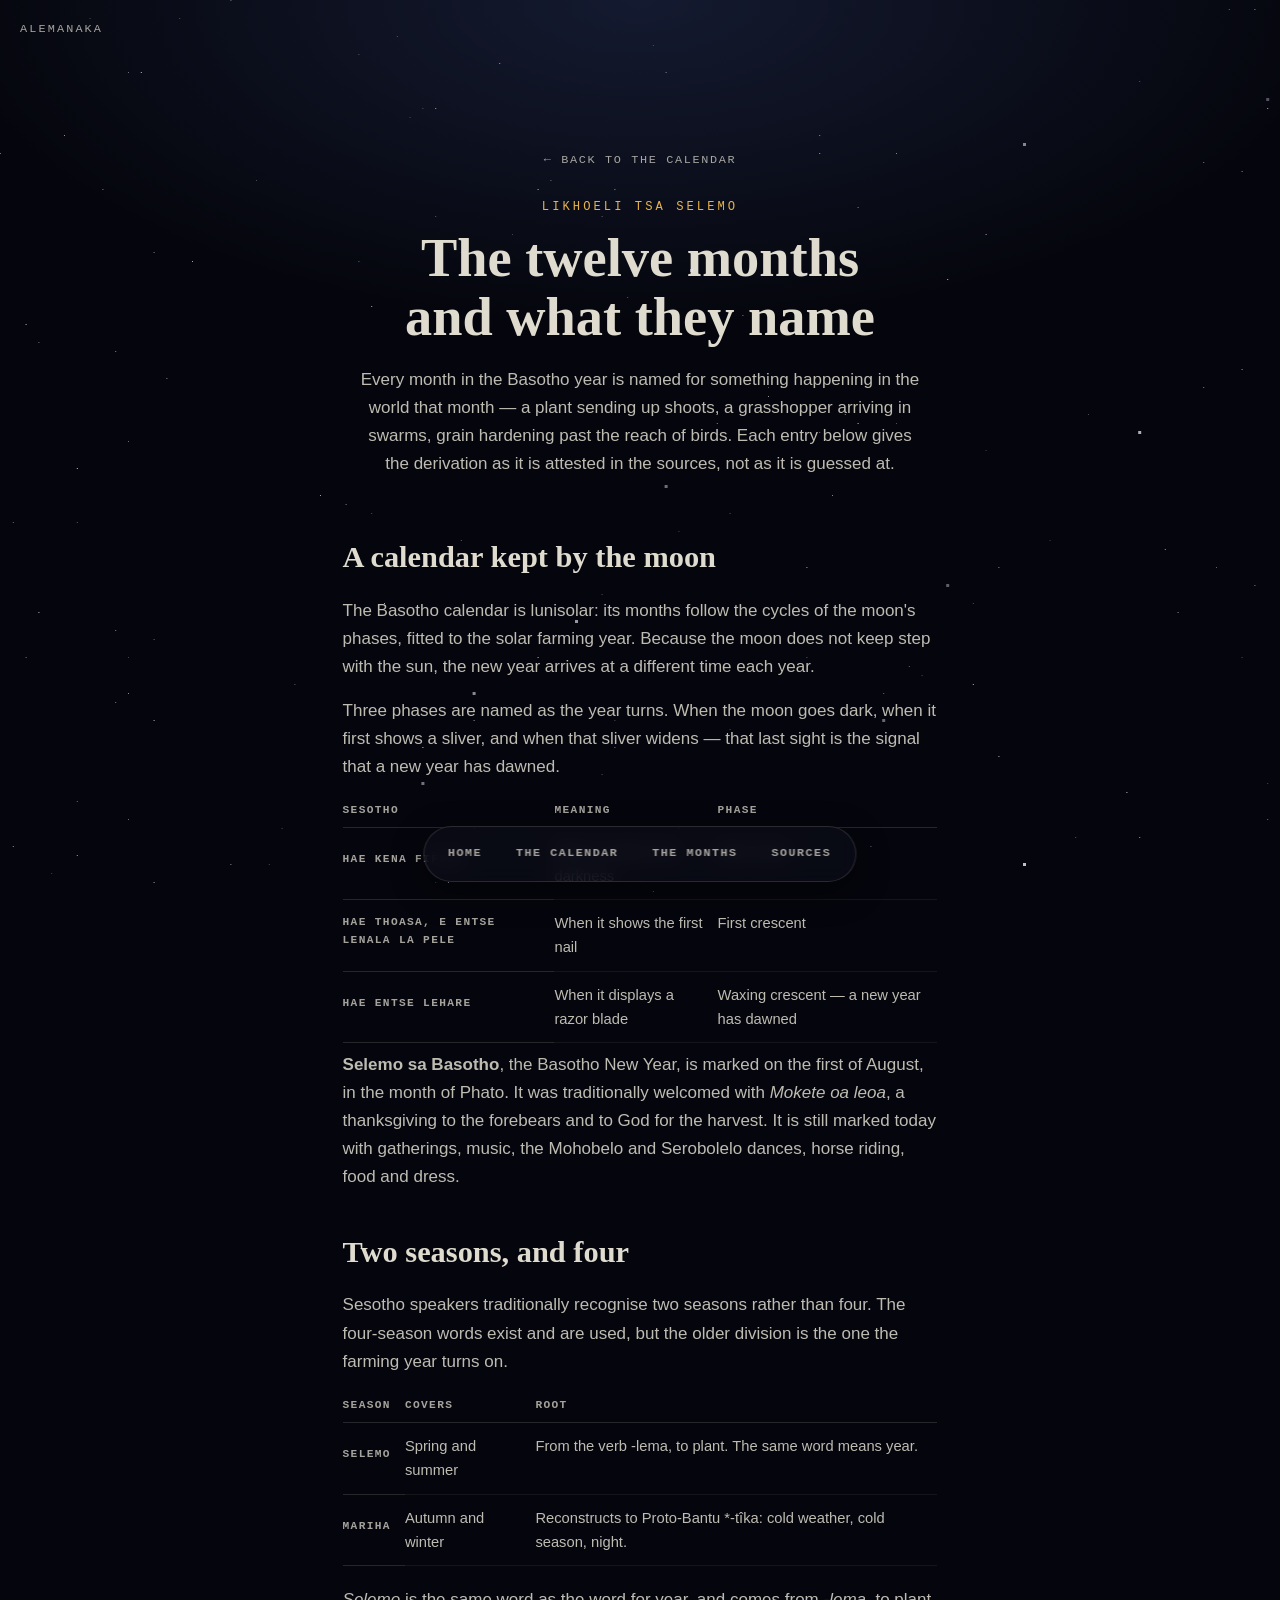
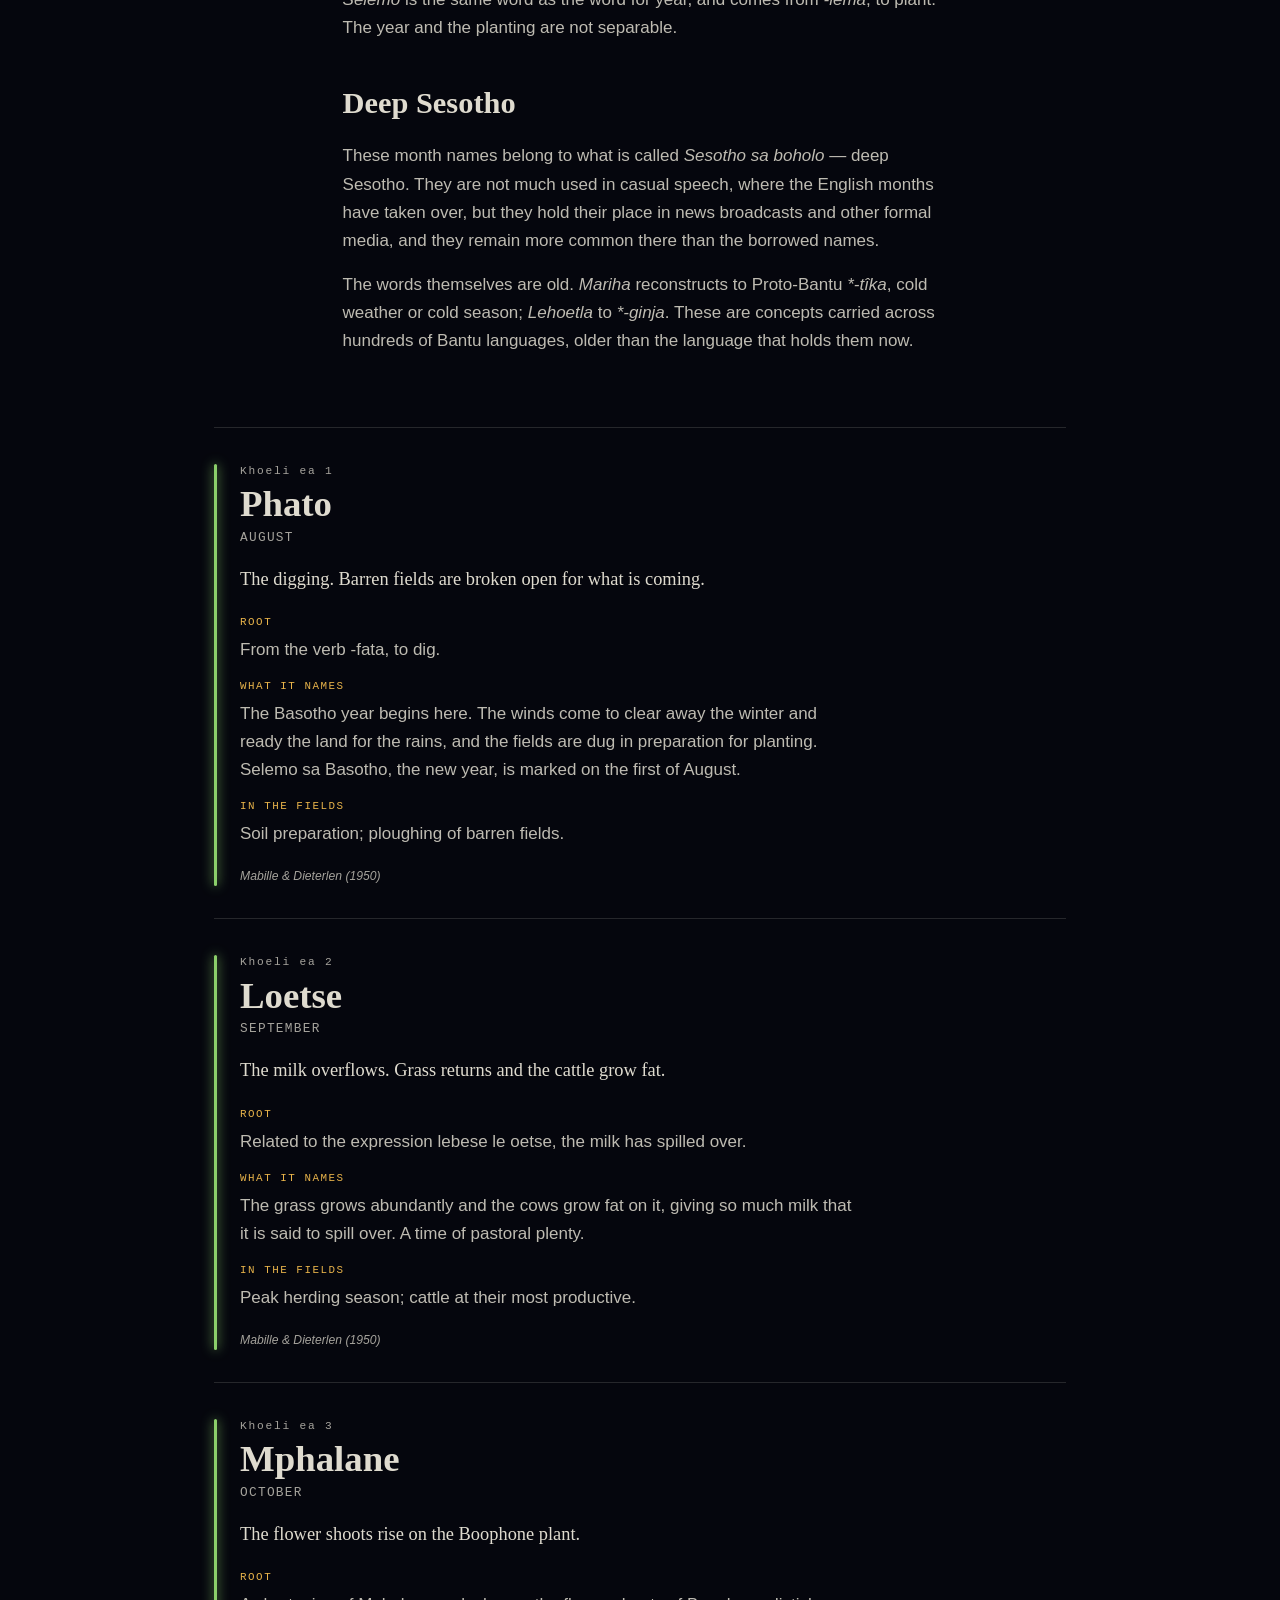
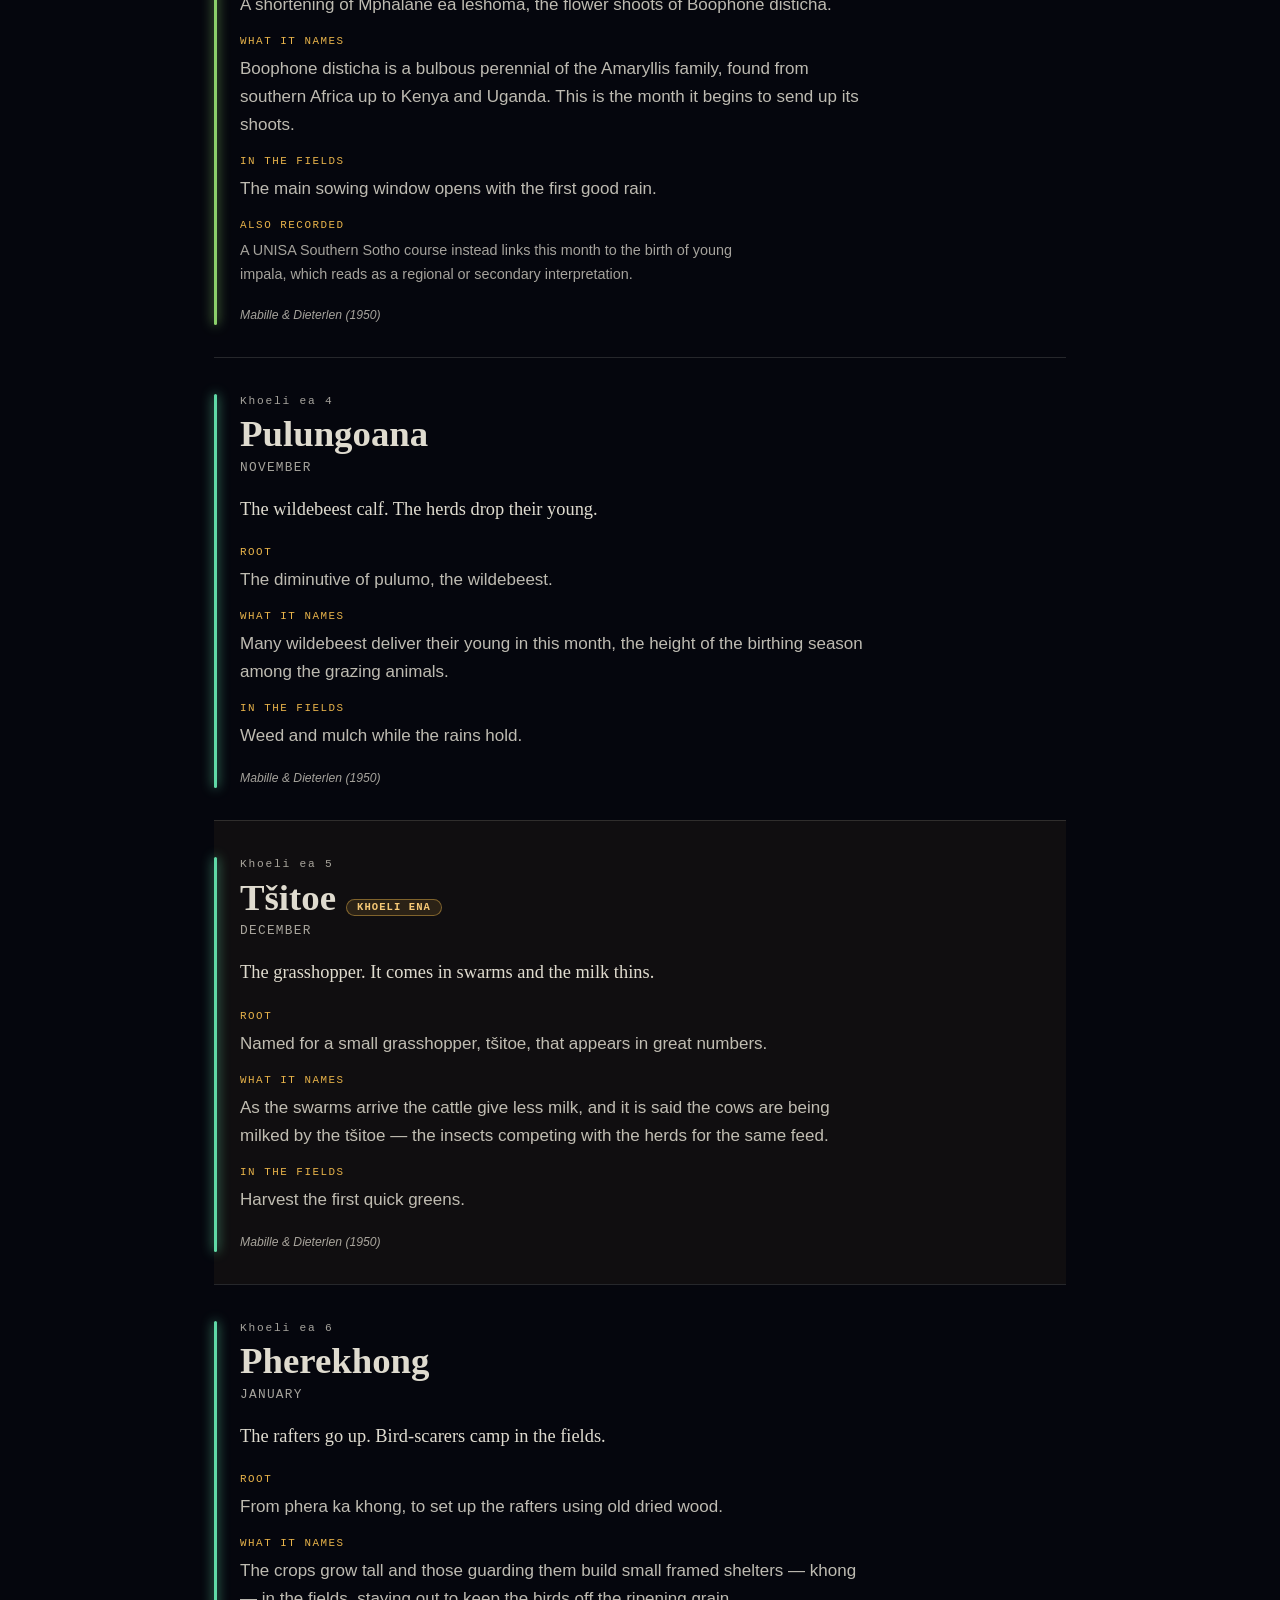
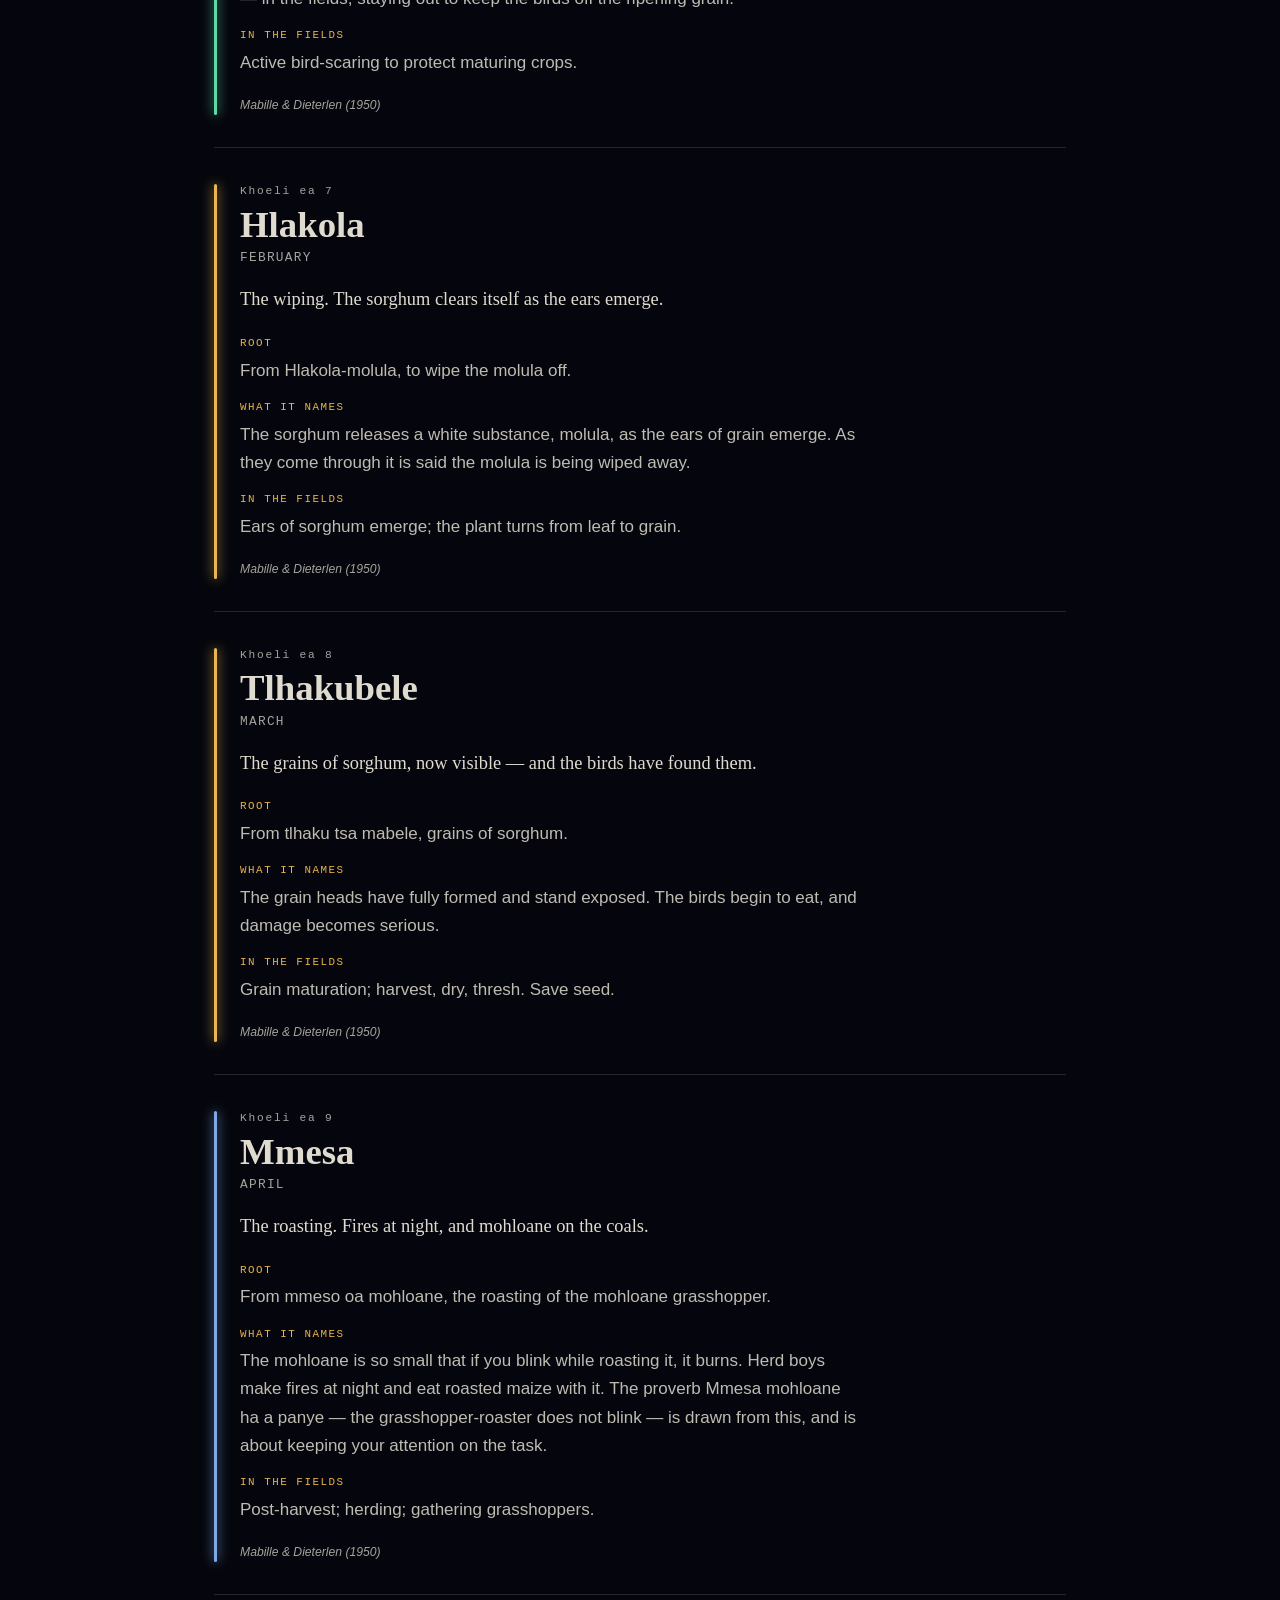
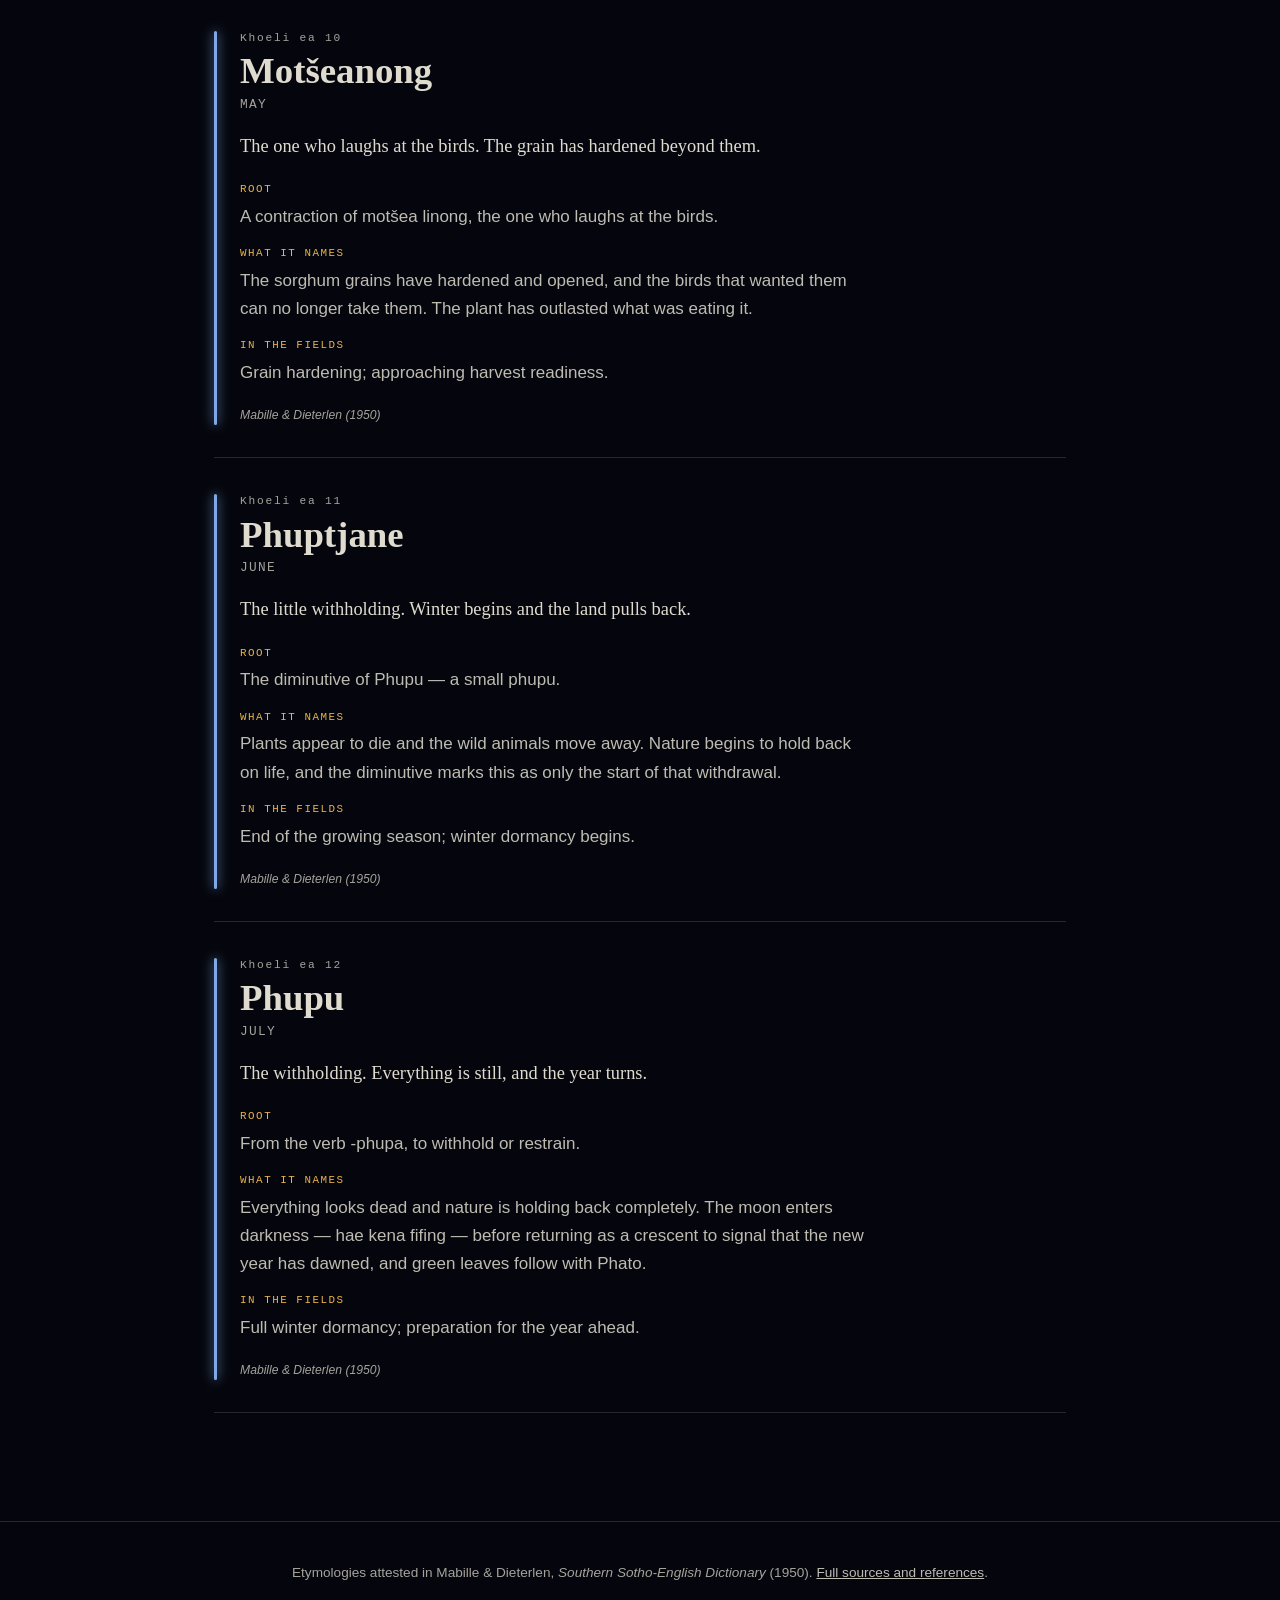
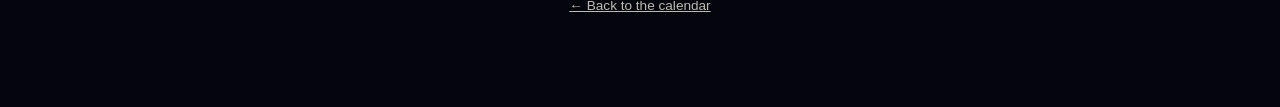
==== likhoeli.html @ 912b83c2 "Give the months their own page, sourced from the reference document The front page now shows the mon" ====
<!DOCTYPE html>
<html lang="en">
<head>
<meta charset="utf-8">
<meta name="viewport" content="width=device-width, initial-scale=1">
<title>Likhoeli tsa Selemo — the twelve months | Alemanaka</title>
<meta name="description" content="The twelve months of the Basotho year, their attested etymologies, and what each one describes in the world.">
<link rel="stylesheet" href="styles.css">
<script src="data.js"></script>
<style>
/* ---------- Page-specific: the month entries ---------- */
.page-head { padding: 16vh 24px 6vh; text-align: center; }
.page-head h1 {
  font-family: var(--serif);
  font-size: clamp(2.2rem, 6vw, 3.4rem);
  font-weight: 700;
  line-height: 1.1;
  margin: 12px 0 0;
}
.page-head .sub { color: var(--text-soft); max-width: 60ch; margin: 18px auto 0; }

.back {
  display: inline-block;
  margin-bottom: 26px;
  font-family: var(--mono);
  font-size: 0.74rem;
  letter-spacing: 0.14em;
  text-transform: uppercase;
  color: var(--text-mute);
  text-decoration: none;
}
.back:hover { color: var(--gold-lift); }

.intro-block {
  max-width: 68ch;
  margin: 0 auto;
  padding: 0 24px 8vh;
}
.intro-block h2 {
  font-size: clamp(1.4rem, 3.2vw, 1.9rem);
  margin: 0 0 14px;
}
.intro-block p { color: var(--text-soft); margin-bottom: 16px; }
.intro-block p:last-child { margin-bottom: 0; }

.term-table {
  width: 100%;
  border-collapse: collapse;
  margin: 20px 0 8px;
  font-size: 0.92rem;
}
.term-table th {
  text-align: left;
  font-family: var(--mono);
  font-size: 0.7rem;
  letter-spacing: 0.12em;
  text-transform: uppercase;
  color: var(--text-mute);
  font-weight: 700;
  padding: 0 14px 8px 0;
  border-bottom: 1px solid var(--edge);
}
.term-table td {
  padding: 11px 14px 11px 0;
  border-bottom: 1px solid rgba(242, 238, 224, 0.07);
  color: var(--text-soft);
  vertical-align: top;
}
.term-table td:first-child {
  font-family: var(--serif);
  font-size: 1.02rem;
  color: var(--text);
  white-space: nowrap;
}

/* ---------- Month entries ---------- */
.months-page { max-width: 900px; margin: 0 auto; padding: 0 24px 12vh; }

.month-entry {
  position: relative;
  padding: 34px 0 32px 26px;
  border-top: 1px solid var(--edge);
}
.month-entry:last-child { border-bottom: 1px solid var(--edge); }
.month-entry .rail {
  position: absolute;
  left: 0;
  top: 36px;
  bottom: 32px;
  width: 3px;
  border-radius: 3px;
}
.month-entry.current { background: rgba(232, 179, 74, 0.05); }

.month-entry .num {
  font-family: var(--mono);
  font-size: 0.7rem;
  letter-spacing: 0.16em;
  color: var(--text-mute);
}
.month-entry h2 {
  font-size: clamp(1.7rem, 4vw, 2.3rem);
  margin: 4px 0 2px;
  line-height: 1.1;
}
.month-entry .greg {
  font-family: var(--mono);
  font-size: 0.8rem;
  letter-spacing: 0.1em;
  text-transform: uppercase;
  color: var(--text-mute);
}
.month-entry .now-tag {
  display: inline-block;
  margin-left: 10px;
  padding: 2px 10px;
  border-radius: 999px;
  border: 1px solid rgba(232, 179, 74, 0.45);
  background: rgba(232, 179, 74, 0.12);
  color: var(--gold-lift);
  font-family: var(--mono);
  font-size: 0.66rem;
  letter-spacing: 0.1em;
  text-transform: uppercase;
}
.month-entry .lede {
  font-family: var(--serif);
  font-size: 1.15rem;
  color: var(--text);
  margin: 16px 0 0;
  max-width: 60ch;
}

.month-entry dl { margin: 20px 0 0; display: grid; gap: 14px; }
.month-entry dt {
  font-family: var(--mono);
  font-size: 0.68rem;
  letter-spacing: 0.14em;
  text-transform: uppercase;
  color: var(--gold);
  margin-bottom: 4px;
}
.month-entry dd { margin: 0; color: var(--text-soft); max-width: 66ch; }
.month-entry dd.note-line { color: var(--text-mute); font-size: 0.9rem; }

.source-line {
  margin-top: 18px;
  font-size: 0.76rem;
  font-style: italic;
  color: var(--text-mute);
}

.page-foot {
  border-top: 1px solid var(--edge);
  padding: 40px 24px 90px;
  text-align: center;
  font-size: 0.85rem;
  color: var(--text-mute);
}
.page-foot a { color: var(--text-soft); }
</style>
</head>
<body>

<a class="skip-link" href="#months">Skip to the months</a>

<div id="stars" aria-hidden="true"></div>
<a class="brand" href="index.html">Alemanaka</a>

<nav class="dock" aria-label="Sections">
  <a href="index.html">Home</a>
  <a href="#taba">The calendar</a>
  <a href="#months">The months</a>
  <a href="references.html">Sources</a>
</nav>

<header class="page-head">
  <a class="back" href="index.html">&larr; Back to the calendar</a>
  <p class="eyebrow">Likhoeli tsa Selemo</p>
  <h1>The twelve months<br>and what they name</h1>
  <p class="sub">
    Every month in the Basotho year is named for something happening in the
    world that month — a plant sending up shoots, a grasshopper arriving in
    swarms, grain hardening past the reach of birds. Each entry below gives the
    derivation as it is attested in the sources, not as it is guessed at.
  </p>
</header>

<section id="taba" class="intro-block">
  <h2>A calendar kept by the moon</h2>
  <p>
    The Basotho calendar is lunisolar: its months follow the cycles of the
    moon's phases, fitted to the solar farming year. Because the moon does not
    keep step with the sun, the new year arrives at a different time each year.
  </p>
  <p>
    Three phases are named as the year turns. When the moon goes dark, when it
    first shows a sliver, and when that sliver widens — that last sight is the
    signal that a new year has dawned.
  </p>

  <table class="term-table">
    <caption class="skip-link">Moon phases marking the turn of the year</caption>
    <thead>
      <tr><th scope="col">Sesotho</th><th scope="col">Meaning</th><th scope="col">Phase</th></tr>
    </thead>
    <tbody id="phase-rows"></tbody>
  </table>

  <p>
    <strong>Selemo sa Basotho</strong>, the Basotho New Year, is marked on the
    first of August, in the month of Phato. It was traditionally welcomed with
    <em>Mokete oa leoa</em>, a thanksgiving to the forebears and to God for the
    harvest. It is still marked today with gatherings, music, the Mohobelo and
    Serobolelo dances, horse riding, food and dress.
  </p>

  <h2 style="margin-top:36px;">Two seasons, and four</h2>
  <p>
    Sesotho speakers traditionally recognise two seasons rather than four. The
    four-season words exist and are used, but the older division is the one the
    farming year turns on.
  </p>

  <table class="term-table">
    <thead>
      <tr><th scope="col">Season</th><th scope="col">Covers</th><th scope="col">Root</th></tr>
    </thead>
    <tbody id="season-rows"></tbody>
  </table>

  <p style="margin-top:20px;">
    <em>Selemo</em> is the same word as the word for year, and comes from
    <em>-lema</em>, to plant. The year and the planting are not separable.
  </p>

  <h2 style="margin-top:36px;">Deep Sesotho</h2>
  <p>
    These month names belong to what is called <em>Sesotho sa boholo</em> —
    deep Sesotho. They are not much used in casual speech, where the English
    months have taken over, but they hold their place in news broadcasts and
    other formal media, and they remain more common there than the borrowed
    names.
  </p>
  <p>
    The words themselves are old. <em>Mariha</em> reconstructs to Proto-Bantu
    <em>*-tîka</em>, cold weather or cold season; <em>Lehoetla</em> to
    <em>*-ginja</em>. These are concepts carried across hundreds of Bantu
    languages, older than the language that holds them now.
  </p>
</section>

<section id="months" class="months-page">
  <div id="month-entries"></div>
</section>

<footer class="page-foot">
  <p>
    Etymologies attested in Mabille &amp; Dieterlen, <em>Southern Sotho-English
    Dictionary</em> (1950). <a href="references.html">Full sources and references</a>.
  </p>
  <p style="margin-top:10px;"><a href="index.html">&larr; Back to the calendar</a></p>
</footer>

<script>
(function () {
  "use strict";

  var DATA = window.ALEMANAKA_DATA;
  var MONTHS = DATA.MONTHS, SEASONS = DATA.SEASONS;

  /* Starfield, matching the front page. */
  (function () {
    var shadows = [];
    for (var i = 0; i < 140; i++) {
      var x = Math.round(Math.random() * 100);
      var y = Math.round(Math.random() * 100);
      var size = Math.random() > 0.85 ? 1 : 0;
      var op = (0.25 + Math.random() * 0.6).toFixed(2);
      shadows.push(x + "vw " + y + "vh 0 " + size + "px rgba(230,225,245," + op + ")");
    }
    document.getElementById("stars").style.boxShadow = shadows.join(",");
  })();

  /* Moon-phase and season tables. */
  var phaseRows = document.getElementById("phase-rows");
  DATA.MOON_PHASES.forEach(function (p) {
    var tr = document.createElement("tr");
    [p.st, p.en, p.note].forEach(function (v, i) {
      var cell = document.createElement(i === 0 ? "th" : "td");
      if (i === 0) cell.setAttribute("scope", "row");
      cell.textContent = v;
      tr.appendChild(cell);
    });
    phaseRows.appendChild(tr);
  });

  var seasonRows = document.getElementById("season-rows");
  DATA.SEASON_TERMS.primary.forEach(function (s) {
    var tr = document.createElement("tr");
    [s.st, s.en, s.root || ""].forEach(function (v, i) {
      var cell = document.createElement(i === 0 ? "th" : "td");
      if (i === 0) cell.setAttribute("scope", "row");
      cell.textContent = v;
      tr.appendChild(cell);
    });
    seasonRows.appendChild(tr);
  });

  /* The twelve entries. */
  var seasonColor = {};
  SEASONS.forEach(function (s) { seasonColor[s.id] = s.color; });

  var now = new Date();
  var wrap = document.getElementById("month-entries");

  MONTHS.forEach(function (m, i) {
    var isNow = m.cal === now.getMonth();

    var entry = document.createElement("article");
    entry.className = "month-entry" + (isNow ? " current" : "");
    entry.id = m.st.toLowerCase().replace(/[^a-z]/g, "");

    var rail = document.createElement("div");
    rail.className = "rail";
    rail.style.background = seasonColor[m.season];
    rail.style.boxShadow = "0 0 12px " + seasonColor[m.season];
    entry.appendChild(rail);

    var num = document.createElement("p");
    num.className = "num";
    num.textContent = "Khoeli ea " + (i + 1);
    entry.appendChild(num);

    var h = document.createElement("h2");
    h.textContent = m.st;
    if (isNow) {
      var tag = document.createElement("span");
      tag.className = "now-tag";
      tag.textContent = "khoeli ena";
      h.appendChild(tag);
    }
    entry.appendChild(h);

    var greg = document.createElement("p");
    greg.className = "greg";
    greg.textContent = m.en;
    entry.appendChild(greg);

    var lede = document.createElement("p");
    lede.className = "lede";
    lede.textContent = m.meaning;
    entry.appendChild(lede);

    var dl = document.createElement("dl");
    function pair(term, text, cls) {
      if (!text) return;
      var dt = document.createElement("dt");
      dt.textContent = term;
      var dd = document.createElement("dd");
      if (cls) dd.className = cls;
      dd.textContent = text;
      var group = document.createElement("div");
      group.appendChild(dt);
      group.appendChild(dd);
      dl.appendChild(group);
    }
    pair("Root", m.root);
    pair("What it names", m.context);
    pair("In the fields", m.work);
    pair("Also recorded", m.note, "note-line");
    entry.appendChild(dl);

    var src = document.createElement("p");
    src.className = "source-line";
    src.textContent = "Mabille & Dieterlen (1950)";
    entry.appendChild(src);

    wrap.appendChild(entry);
  });
})();
</script>
</body>
</html>
---- styles.css ----
/* ============================================================
   ALEMANAKA — Lesotho Agricultural Calendar
   Single-file site. No build step, no external requests.
   Palette and type live in the custom properties below.
   ============================================================ */

:root {
  --bg-deep:    #05060d;
  --bg-lift:    #141a30;
  --panel:      rgba(255, 255, 255, 0.04);
  --panel-hi:   rgba(255, 255, 255, 0.07);
  --edge:       rgba(242, 238, 224, 0.14);

  --cream:      #f2eee0;
  --text:       rgba(242, 238, 224, 0.92);
  --text-soft:  rgba(242, 238, 224, 0.78);
  --text-mute:  rgba(242, 238, 224, 0.68);

  --gold:       #e8b34a;
  --gold-lift:  #f5c876;
  --ember:      #e2604a;

  --selemo:     #8bcf6a;
  --lehlabula:  #5fd9a6;
  --kotulo:     #eab654;
  --mariha:     #7fa8e6;

  --serif: Georgia, "Iowan Old Style", "Palatino Linotype", serif;
  --sans:  "Helvetica Neue", Helvetica, system-ui, -apple-system, sans-serif;
  --mono:  "Courier New", Consolas, ui-monospace, monospace;

  --shell: 1100px;
}

* { box-sizing: border-box; }
html { scroll-behavior: smooth; }

body {
  margin: 0;
  min-height: 100vh;
  background: radial-gradient(ellipse 90% 60% at 50% 0%, var(--bg-lift) 0%, var(--bg-deep) 60%) fixed, var(--bg-deep);
  color: var(--text);
  font-family: var(--sans);
  font-size: 17px;
  line-height: 1.65;
  -webkit-font-smoothing: antialiased;
  /* `clip`, not `hidden`: `hidden` would turn body into its own scroll
     container, which stops position:sticky pinning against the viewport. */
  overflow-x: clip;
}

h1, h2, h3 { font-family: var(--serif); font-weight: 600; margin: 0; text-wrap: balance; }
p { margin: 0; }
em { font-style: italic; }

/* ---------- Keyboard focus: visible everywhere ---------- */
a:focus-visible,
[tabindex]:focus-visible,
button:focus-visible {
  outline: 2px solid var(--gold-lift);
  outline-offset: 4px;
  border-radius: 4px;
}
#wheel [tabindex]:focus-visible {
  outline: none;
  stroke: var(--gold-lift) !important;
  stroke-width: 17 !important;
  opacity: 1 !important;
}

.skip-link {
  position: absolute;
  left: -9999px;
  top: 12px;
  z-index: 100;
  padding: 10px 18px;
  background: var(--gold);
  color: var(--bg-deep);
  font-family: var(--mono);
  font-size: 0.8rem;
  font-weight: 700;
  border-radius: 999px;
  text-decoration: none;
}
.skip-link:focus { left: 12px; }

/* ---------- Ambient sky ---------- */
#stars {
  position: fixed;
  inset: 0;
  width: 1px;
  height: 1px;
  z-index: 0;
  pointer-events: none;
}
.twinkle {
  position: fixed;
  border-radius: 50%;
  background: var(--cream);
  z-index: 0;
  pointer-events: none;
  animation: twinkle 4s ease-in-out infinite;
}

@keyframes twinkle    { 0%, 100% { opacity: 0.2; } 50% { opacity: 0.85; } }
@keyframes driftDown  { 0%, 100% { opacity: 0.3; transform: translateY(0); } 50% { opacity: 0.9; transform: translateY(6px); } }
@keyframes spinSlow   { from { transform: rotate(0deg); } to { transform: rotate(360deg); } }
@keyframes moonFloat  { 0%, 100% { transform: translateY(0); } 50% { transform: translateY(-10px); } }
@keyframes moonBreathe {
  0%, 100% { box-shadow: 0 0 50px rgba(232,179,74,0.22), 0 0 110px rgba(232,179,74,0.10); }
  50%      { box-shadow: 0 0 66px rgba(232,179,74,0.32), 0 0 140px rgba(232,179,74,0.16); }
}

/* ---------- Chrome ---------- */
.brand {
  position: fixed;
  top: 20px;
  left: 20px;
  z-index: 40;
  font-family: var(--mono);
  font-size: 0.74rem;
  letter-spacing: 0.18em;
  text-transform: uppercase;
  color: var(--text-mute);
  text-decoration: none;
  transition: color 0.2s ease;
}
.brand:hover { color: var(--cream); }

/* ---------- Sound ----------
   The player itself is offscreen; this button is the whole interface to it.
   Audio never starts on its own: browsers block that, and a page that makes
   noise uninvited is rude besides. */
.sound {
  position: fixed;
  top: 16px;
  right: 20px;
  z-index: 40;
  display: inline-flex;
  align-items: center;
  gap: 8px;
  padding: 8px 15px 8px 12px;
  border-radius: 999px;
  border: 1px solid var(--edge);
  background: rgba(10, 12, 22, 0.72);
  backdrop-filter: blur(10px);
  color: var(--text-mute);
  font-family: var(--mono);
  font-size: 0.68rem;
  letter-spacing: 0.14em;
  text-transform: uppercase;
  cursor: pointer;
  transition: color 0.2s ease, border-color 0.2s ease, background 0.2s ease;
}
.sound:hover { color: var(--text); background: rgba(255, 255, 255, 0.08); }
.sound[aria-pressed="true"] { color: var(--gold-lift); border-color: rgba(232, 179, 74, 0.45); }
.sound svg { width: 15px; height: 15px; flex: none; }
.sound .wave { transition: opacity 0.2s ease; opacity: 0; }
.sound[aria-pressed="true"] .wave { opacity: 1; }
.sound .slash { opacity: 1; }
.sound[aria-pressed="true"] .slash { opacity: 0; }
.sound .label { display: none; }
@media (min-width: 720px) { .sound .label { display: inline; } }

#sc-player {
  position: fixed;
  bottom: 0;
  left: 0;
  width: 1px;
  height: 1px;
  opacity: 0;
  border: 0;
  pointer-events: none;
}

.dock {
  position: fixed;
  bottom: 18px;
  left: 50%;
  transform: translateX(-50%);
  z-index: 40;
  display: flex;
  gap: 2px;
  padding: 8px;
  border-radius: 999px;
  background: rgba(10, 12, 22, 0.82);
  backdrop-filter: blur(10px);
  border: 1px solid var(--edge);
  box-shadow: 0 10px 30px rgba(0, 0, 0, 0.5);
  max-width: calc(100vw - 32px);
  overflow-x: auto;
  scrollbar-width: none;
}
.dock::-webkit-scrollbar { display: none; }
.dock a {
  padding: 9px 16px;
  border-radius: 999px;
  font-family: var(--mono);
  font-size: 0.74rem;
  letter-spacing: 0.12em;
  text-transform: uppercase;
  font-weight: 700;
  text-decoration: none;
  white-space: nowrap;
  color: var(--text-mute);
  transition: color 0.2s ease, background 0.2s ease;
}
.dock a:hover { color: var(--cream); background: rgba(255, 255, 255, 0.06); }
.dock a.active { color: var(--gold-lift); text-shadow: 0 0 12px var(--gold); }

/* ---------- Layout ---------- */
section, .beat { position: relative; z-index: 1; }
.shell { max-width: var(--shell); margin: 0 auto; padding: 14vh 24px 16vh; }

.eyebrow {
  font-family: var(--mono);
  font-size: 0.76rem;
  letter-spacing: 0.25em;
  text-transform: uppercase;
  color: var(--gold);
}
.section-head { text-align: center; max-width: 62ch; margin: 0 auto 44px; }
.section-head h2 { font-size: clamp(1.7rem, 4vw, 2.4rem); margin: 12px 0 0; }
.section-head .sub { color: var(--text-soft); margin-top: 14px; }

/* ---------- Hero ---------- */
#top {
  min-height: 100vh;
  display: flex;
  flex-direction: column;
  align-items: center;
  justify-content: center;
  text-align: center;
  padding: 40px 20px;
}
#top h1 {
  font-family: var(--serif);
  font-weight: 700;
  font-size: clamp(3.2rem, 13vw, 7rem);
  letter-spacing: -0.01em;
  line-height: 1;
}
.hero-sub {
  margin-top: 14px;
  font-family: var(--mono);
  font-size: 0.82rem;
  letter-spacing: 0.2em;
  text-transform: uppercase;
  color: var(--text-mute);
}
.hero-now {
  margin-top: 46px;
  display: flex;
  align-items: center;
  justify-content: center;
  flex-wrap: wrap;
  gap: 10px;
  font-family: var(--mono);
  font-size: 0.82rem;
  color: var(--text-soft);
  font-variant-numeric: tabular-nums;
}
.hero-now .pair { display: inline-flex; align-items: center; gap: 7px; }
#season-dot { width: 8px; height: 8px; border-radius: 50%; }

.jump {
  margin-top: 30px;
  display: inline-block;
  padding: 12px 26px;
  border-radius: 999px;
  border: 1px solid var(--edge);
  background: rgba(255, 255, 255, 0.05);
  color: var(--text);
  font-family: var(--mono);
  font-size: 0.8rem;
  letter-spacing: 0.1em;
  text-transform: uppercase;
  text-decoration: none;
  transition: transform 0.2s ease, background 0.2s ease, border-color 0.2s ease;
}
.jump:hover {
  transform: translateY(-3px);
  background: rgba(255, 255, 255, 0.1);
  border-color: var(--gold);
}

.scroll-hint {
  margin-top: 52px;
  display: flex;
  flex-direction: column;
  align-items: center;
  gap: 10px;
}
.scroll-hint span {
  font-family: var(--mono);
  font-size: 0.74rem;
  letter-spacing: 0.3em;
  text-transform: uppercase;
  color: var(--text-mute);
}
.scroll-hint i {
  width: 1px;
  height: 34px;
  background: linear-gradient(180deg, rgba(242, 238, 224, 0.6), transparent);
  animation: driftDown 2s ease-in-out infinite;
}

/* ---------- Pinned sections ----------
   The section stays on screen while the reader scrolls through the extra
   height of its container. Scrolling still behaves normally — it simply has
   further to travel, so the words hold long enough to be read. */
.pin { position: relative; z-index: 1; }
.pin-1 { height: 200vh; }   /* holds for roughly one extra screen  */
.pin-2 { height: 300vh; }   /* holds for roughly two extra screens */
.pin-inner {
  position: sticky;
  top: 0;
  height: 100vh;
  display: flex;
  align-items: center;
  justify-content: center;
}
.pin-inner > * { width: 100%; }

/* ---------- Interlude lines ---------- */
.beat {
  min-height: 85vh;
  display: flex;
  align-items: center;
  justify-content: center;
  padding: 6vh 24px;
}
.pin-inner .beat,
.pin-inner #top,
.pin-inner #moon-hero { min-height: 0; height: 100%; }
.beat p {
  font-family: var(--serif);
  font-style: italic;
  font-size: clamp(1.3rem, 3.4vw, 2rem);
  text-align: center;
  max-width: 24ch;
  color: var(--text);
}

/* ---------- Reveal on scroll ---------- */
[data-reveal] > .reveal {
  opacity: 0;
  transform: translateY(28px);
  transition: opacity 1s ease, transform 1s ease;
}
[data-reveal].shown > .reveal { opacity: 1; transform: translateY(0); }

/* ---------- Moon ---------- */
#moon-hero {
  min-height: 92vh;
  display: flex;
  flex-direction: column;
  align-items: center;
  justify-content: center;
  text-align: center;
  padding: 6vh 24px;
}
.moon-stage { position: relative; width: 220px; height: 220px; margin: 30px auto 0; }
.moon-halo {
  position: absolute;
  inset: -36px;
  border-radius: 50%;
  background: conic-gradient(from 0deg,
    rgba(232,179,74,0) 0%, rgba(232,179,74,0.35) 18%, rgba(232,179,74,0) 40%,
    rgba(232,179,74,0) 60%, rgba(232,179,74,0.2) 78%, rgba(232,179,74,0) 100%);
  filter: blur(6px);
  animation: spinSlow 22s linear infinite;
}
.moon-body {
  position: relative;
  width: 220px;
  height: 220px;
  border-radius: 50%;
  background: #0d1226;
  display: flex;
  align-items: center;
  justify-content: center;
  animation: moonBreathe 6s ease-in-out infinite, moonFloat 8s ease-in-out infinite;
}
#phase-name { margin-top: 34px; font-family: var(--serif); font-size: clamp(1.4rem, 3.6vw, 2rem); font-weight: 600; }
#phase-detail {
  margin-top: 8px;
  font-family: var(--mono);
  font-size: 0.86rem;
  color: var(--text-soft);
  font-variant-numeric: tabular-nums;
}
.moon-note { margin: 22px auto 0; font-size: 0.85rem; color: var(--text-mute); max-width: 34ch; }

/* ---------- Season wheel ---------- */
.wheel-row {
  display: flex;
  flex-wrap: wrap;
  gap: 48px;
  align-items: center;
  justify-content: center;
}
.wheel-col { flex: 1 1 320px; max-width: 460px; min-width: 260px; }
#wheel { width: 100%; height: auto; display: block; overflow: visible; }
#wheel .arc { cursor: pointer; transition: opacity 0.3s ease, stroke-width 0.3s ease, filter 0.3s ease; }

#season-detail {
  flex: 1 1 340px;
  min-width: 280px;
  max-width: 460px;
  position: relative;
  padding: 30px 30px 30px 34px;
  background: var(--panel);
  backdrop-filter: blur(8px);
  border: 1px solid var(--edge);
  border-radius: 18px;
}
#sd-rail {
  position: absolute;
  left: 0;
  top: 20px;
  bottom: 20px;
  width: 3px;
  border-radius: 0 3px 3px 0;
}
#sd-name { font-size: 1.5rem; }
#sd-timeline { font-family: var(--mono); font-size: 0.84rem; color: var(--text-soft); margin: 8px 0 14px; }
#sd-weather { color: var(--text-soft); font-size: 0.94rem; margin-bottom: 16px; }
#sd-actions { margin: 0; padding-left: 20px; font-size: 0.94rem; color: var(--text-soft); }
#sd-actions li { margin-bottom: 9px; }

/* ---------- Cards ---------- */
/* Flex rather than grid so a row that doesn't fill — the fourth moon card
   beside three — centres instead of hanging off to the left. */
.grid { display: flex; flex-wrap: wrap; gap: 14px; justify-content: center; }
.grid > * { flex: 1 1 210px; max-width: 330px; }
.grid.crops > * { flex-basis: 245px; }

.card {
  position: relative;
  padding: 22px 20px 18px;
  background: var(--panel);
  backdrop-filter: blur(8px);
  border: 1px solid var(--edge);
  border-radius: 16px;
  display: flex;
  flex-direction: column;
  gap: 6px;
  transition: transform 0.2s ease, background 0.2s ease, border-color 0.2s ease;
}
.card:hover {
  transform: translateY(-4px);
  background: var(--panel-hi);
  border-color: rgba(242, 238, 224, 0.24);
}
.card .band { position: absolute; top: 0; left: 18px; right: 18px; height: 2px; }
.card .label {
  font-family: var(--mono);
  font-size: 0.75rem;
  color: var(--text-mute);
  text-transform: uppercase;
  letter-spacing: 0.1em;
}
.card .name { font-family: var(--serif); font-size: 1.2rem; font-weight: 600; }
.card .body { font-size: 0.88rem; color: var(--text-soft); line-height: 1.55; }
.card .source { font-size: 0.76rem; color: var(--text-mute); font-style: italic; }
.card.current { background: rgba(232, 179, 74, 0.08); border-color: var(--gold); }
.card .now-tag {
  margin-top: 6px;
  font-family: var(--mono);
  font-size: 0.72rem;
  font-weight: 700;
  letter-spacing: 0.1em;
  text-transform: uppercase;
  color: var(--gold-lift);
}
.moon-card .st {
  font-family: var(--mono);
  font-size: 0.78rem;
  color: var(--gold);
  letter-spacing: 0.05em;
  margin-bottom: 6px;
}

/* ---------- The moon-cycle chart ----------
   Each khoeli is a bar laid over an axis of Gregorian months, so the two
   ways of counting a year can be read against each other. */
.moonchart {
  margin-top: 8px;
  border: 1px solid var(--edge);
  border-radius: 16px;
  background: var(--panel);
  backdrop-filter: blur(8px);
  padding: 20px 22px 24px;
  overflow-x: auto;
}
.moonchart-inner { min-width: 620px; }

.mc-axis {
  display: grid;
  grid-template-columns: 160px 1fr;
  gap: 14px;
  align-items: end;
  padding-bottom: 8px;
  border-bottom: 1px solid var(--edge);
  margin-bottom: 14px;
}
/* Labels sit at their true date positions, not in twelve equal columns —
   months are unequal, and the moons drift against them by a day or two. */
.mc-months { position: relative; height: 1.2em; }
.mc-months span {
  position: absolute;
  font-family: var(--mono);
  font-size: 0.68rem;
  letter-spacing: 0.04em;
  color: var(--text-mute);
  text-align: center;
  overflow: hidden;
  white-space: nowrap;
}
.mc-axis-label {
  font-family: var(--mono);
  font-size: 0.68rem;
  letter-spacing: 0.12em;
  text-transform: uppercase;
  color: var(--text-mute);
}

.mc-row {
  display: grid;
  grid-template-columns: 160px 1fr;
  gap: 14px;
  align-items: center;
  padding: 5px 0;
}
.mc-row:hover .mc-bar { filter: brightness(1.25); }
.mc-row.current {
  background: rgba(232, 179, 74, 0.07);
  border-radius: 8px;
  box-shadow: inset 0 0 0 1px rgba(232, 179, 74, 0.35);
}
.mc-row.current .mc-name { color: var(--gold-lift); }
.mc-turn-tag {
  display: block;
  font-family: var(--mono);
  font-size: 0.66rem;
  letter-spacing: 0.08em;
  text-transform: uppercase;
  color: var(--text-mute);
}
.mc-row.turn { border-top: 1px dashed rgba(242, 238, 224, 0.22); margin-top: 6px; padding-top: 10px; }
.mc-name { font-family: var(--serif); font-size: 0.95rem; line-height: 1.3; }
.mc-now-tag {
  display: block;
  font-family: var(--mono);
  font-size: 0.66rem;
  font-weight: 700;
  letter-spacing: 0.1em;
  text-transform: uppercase;
  color: var(--gold-lift);
}
.mc-name small {
  display: block;
  font-family: var(--mono);
  font-size: 0.68rem;
  color: var(--text-mute);
  letter-spacing: 0.03em;
}
.mc-track {
  position: relative;
  height: 22px;
  border-radius: 4px;
  /* Month gridlines are painted from real dates in script. */
}
.mc-bar {
  position: absolute;
  top: 3px;
  bottom: 3px;
  border-radius: 999px;
  transition: filter 0.2s ease;
  min-width: 6px;
}
.mc-today {
  position: absolute;
  top: -4px;
  bottom: -4px;
  width: 2px;
  background: var(--ember);
  box-shadow: 0 0 8px var(--ember);
  z-index: 2;
}
.mc-legend {
  display: flex;
  flex-wrap: wrap;
  gap: 18px;
  justify-content: center;
  margin-top: 18px;
  font-size: 0.78rem;
  color: var(--text-soft);
}
.mc-legend span { display: inline-flex; align-items: center; gap: 7px; }
.mc-legend i { width: 10px; height: 10px; border-radius: 3px; display: inline-block; }

@media (max-width: 620px) {
  .mc-axis, .mc-row { grid-template-columns: 120px 1fr; gap: 10px; }
  .mc-name { font-size: 0.86rem; }
}

/* ---------- Crop month strips ---------- */
.strip { display: grid; grid-template-columns: repeat(12, 1fr); gap: 4px; padding-top: 6px; }
.strip .cell { height: 8px; border-radius: 3px; background: rgba(242, 238, 224, 0.16); }
.strip .cell.plant   { background: var(--gold);  box-shadow: 0 0 6px var(--gold); }
.strip .cell.harvest { background: var(--ember); box-shadow: 0 0 6px var(--ember); }
.strip-months {
  display: grid;
  grid-template-columns: repeat(12, 1fr);
  gap: 4px;
  margin-top: 4px;
  font-family: var(--mono);
  font-size: 0.7rem;
  color: var(--text-mute);
  text-align: center;
}
.key {
  margin-top: 24px;
  display: flex;
  flex-wrap: wrap;
  gap: 22px;
  justify-content: center;
  font-size: 0.8rem;
  color: var(--text-soft);
}
.key span { display: inline-flex; align-items: center; gap: 8px; }
.key i { width: 9px; height: 9px; border-radius: 50%; display: inline-block; }

/* ---------- Chips & notes ---------- */
.chips {
  margin-top: 30px;
  display: flex;
  flex-wrap: wrap;
  gap: 12px;
  justify-content: center;
  font-family: var(--mono);
  font-size: 0.86rem;
  color: var(--text-soft);
}
.chips span {
  padding: 9px 18px;
  border-radius: 999px;
  background: rgba(255, 255, 255, 0.05);
  border: 1px solid var(--edge);
  white-space: nowrap;
}
.note {
  margin: 26px auto 0;
  padding: 16px 22px;
  border-left: 3px solid var(--ember);
  background: rgba(226, 96, 74, 0.1);
  border-radius: 0 10px 10px 0;
  font-size: 0.88rem;
  color: var(--text-soft);
  max-width: 72ch;
}
.note strong { color: var(--cream); }

/* ---------- Print notice ---------- */
#print { text-align: center; padding: 14vh 24px 16vh; }
/* Wide enough for the email field and its button to sit side by side; the
   paragraph above keeps its own narrower measure. */
#print .inner { max-width: 580px; margin: 0 auto; }
#print .sub { max-width: 46ch; margin: 0 auto; }
#print h2 { font-size: clamp(1.5rem, 3.4vw, 2rem); margin: 14px 0; }
#print .sub { color: var(--text-soft); }
.signup {
  display: flex;
  flex-wrap: wrap;
  gap: 10px;
  justify-content: center;
  margin-top: 28px;
}
.signup input {
  flex: 1 1 260px;
  max-width: 340px;
  padding: 14px 20px;
  border-radius: 999px;
  border: 1px solid var(--edge);
  background: rgba(0, 0, 0, 0.3);
  color: var(--text);
  font-family: var(--sans);
  font-size: 1rem;
}
.signup input:focus { outline: 2px solid var(--gold); outline-offset: 1px; border-color: transparent; }
.signup .btn-gold { margin-top: 0; flex: 0 0 auto; }
.signup-msg { margin-top: 14px; font-size: 0.88rem; min-height: 1.4em; }
.signup-msg.bad { color: #ff9c85; }
.signup-done { margin-top: 26px; }
.signup-done .thanks {
  font-family: var(--serif);
  font-size: 1.5rem;
  color: var(--gold-lift);
  margin-bottom: 8px;
}
.signup-done p { color: var(--text-soft); font-size: 0.92rem; }

/* ---------- Footer ---------- */
footer {
  position: relative;
  z-index: 1;
  border-top: 1px solid rgba(242, 238, 224, 0.12);
  /* Bottom padding clears the fixed nav dock so the signature is never hidden. */
  padding: 50px 24px 180px;
  font-size: 0.88rem;
  color: var(--text-soft);
  text-align: center;
}
footer .inner { max-width: 1000px; margin: 0 auto; }
footer h3 { font-size: 1rem; margin-bottom: 10px; color: var(--text); }
footer .body { margin: 0 auto; max-width: 58ch; }
footer .fine {
  margin-top: 30px;
  padding-top: 18px;
  border-top: 1px solid rgba(242, 238, 224, 0.12);
  font-size: 0.8rem;
  color: var(--text-mute);
}
/* The credit and the signature share the type of the line above them, and sit
   on one line divided by an upright bar, so the close reads as a single note
   rather than a stack of stray lines. */
footer .credit,
footer .sign {
  margin-top: 6px;
  font-size: 0.8rem;
  color: var(--text-mute);
}
footer .credit {
  display: flex;
  flex-wrap: wrap;
  gap: 0 10px;
  align-items: baseline;
  justify-content: center;
}
footer .credit .sep { color: rgba(242, 238, 224, 0.3); }
footer .credit a {
  color: var(--text-soft);
  text-decoration: none;
  border-bottom: 1px solid rgba(242, 238, 224, 0.25);
}
footer .credit a:hover { color: var(--gold-lift); border-bottom-color: var(--gold); }

/* ---------- Suggestion box ---------- */
.dock a.suggest { color: var(--gold); }
.dock a.suggest:hover { color: var(--gold-lift); background: rgba(232, 179, 74, 0.14); }

#hlokomela { text-align: center; padding: 14vh 24px 6vh; }
#hlokomela .inner { max-width: 52ch; margin: 0 auto; }
#hlokomela h2 { font-size: clamp(1.5rem, 3.4vw, 2rem); margin: 14px 0; }
#hlokomela .sub { color: var(--text-soft); }

.btn-gold {
  display: inline-block;
  margin-top: 26px;
  padding: 14px 30px;
  border-radius: 999px;
  border: 0;
  background: linear-gradient(180deg, var(--gold-lift), var(--gold));
  color: var(--bg-deep);
  font-family: var(--sans);
  font-weight: 700;
  font-size: 0.92rem;
  cursor: pointer;
  box-shadow: 0 0 30px rgba(232, 179, 74, 0.35);
  transition: transform 0.2s ease, box-shadow 0.2s ease;
}
.btn-gold:hover { transform: translateY(-3px); box-shadow: 0 0 44px rgba(232, 179, 74, 0.55); }

.modal-veil {
  position: fixed;
  inset: 0;
  z-index: 90;
  display: flex;
  align-items: center;
  justify-content: center;
  padding: 24px;
  background: rgba(5, 6, 13, 0.82);
  backdrop-filter: blur(6px);
  overflow-y: auto;
}
.modal-veil[hidden] { display: none; }

.modal {
  width: 100%;
  max-width: 540px;
  margin: auto;
  background: #101733;
  border: 1px solid var(--edge);
  border-radius: 20px;
  padding: 32px 30px 28px;
  box-shadow: 0 30px 80px rgba(0, 0, 0, 0.6);
}
.modal h2 { font-size: 1.5rem; margin-bottom: 8px; }
.modal .lede { color: var(--text-soft); font-size: 0.92rem; margin-bottom: 22px; }

.field { display: flex; flex-direction: column; gap: 7px; margin-bottom: 18px; }
.field label { font-family: var(--mono); font-size: 0.76rem; letter-spacing: 0.1em; text-transform: uppercase; color: var(--text-mute); }
.field input,
.field select,
.field textarea {
  width: 100%;
  padding: 12px 16px;
  border-radius: 12px;
  border: 1px solid var(--edge);
  background: rgba(0, 0, 0, 0.3);
  color: var(--text);
  font-family: var(--sans);
  font-size: 1rem;
  line-height: 1.5;
}
.field textarea { min-height: 130px; resize: vertical; }
.field input:focus,
.field select:focus,
.field textarea:focus { outline: 2px solid var(--gold); outline-offset: 1px; border-color: transparent; }
.field .hint { font-size: 0.78rem; color: var(--text-mute); }
.field select option { background: #101733; color: var(--text); }

/* Kind-of-contribution chips. Real radios underneath, so they work with a
   keyboard and announce themselves properly. */
.kinds { display: flex; flex-wrap: wrap; gap: 8px; }
.kind { position: relative; flex: 1 1 auto; }
.kind input {
  position: absolute;
  opacity: 0;
  width: 100%;
  height: 100%;
  margin: 0;
  cursor: pointer;
}
.kind label {
  display: block;
  padding: 10px 16px;
  border-radius: 14px;
  border: 1px solid var(--edge);
  background: rgba(0, 0, 0, 0.25);
  cursor: pointer;
  text-align: center;
  transition: border-color 0.15s ease, background 0.15s ease, color 0.15s ease;
}
.kind label .st {
  display: block;
  font-family: var(--serif);
  font-size: 0.98rem;
  line-height: 1.25;
}
.kind label .en {
  display: block;
  font-family: var(--mono);
  font-size: 0.66rem;
  letter-spacing: 0.06em;
  text-transform: uppercase;
  color: var(--text-mute);
  margin-top: 2px;
}
.kind input:hover + label { background: rgba(255, 255, 255, 0.06); }
.kind input:checked + label {
  border-color: var(--gold);
  background: rgba(232, 179, 74, 0.12);
  color: var(--gold-lift);
}
.kind input:checked + label .en { color: var(--gold); }
.kind input:focus-visible + label { outline: 2px solid var(--gold-lift); outline-offset: 2px; }

/* Honeypot — hidden from people, tempting to naive bots. */
.trap { position: absolute; left: -9999px; width: 1px; height: 1px; overflow: hidden; }

.modal-actions { display: flex; flex-wrap: wrap; gap: 10px; align-items: center; margin-top: 6px; }
.btn-quiet {
  padding: 13px 24px;
  border-radius: 999px;
  border: 1px solid var(--edge);
  background: transparent;
  color: var(--text-soft);
  font-family: var(--sans);
  font-size: 0.88rem;
  cursor: pointer;
  transition: background 0.2s ease, color 0.2s ease;
}
.btn-quiet:hover { background: rgba(255, 255, 255, 0.07); color: var(--text); }
.modal .btn-gold { margin-top: 0; }
.modal .btn-gold[disabled] { opacity: 0.55; cursor: wait; transform: none; }

.form-msg { margin-top: 16px; font-size: 0.9rem; min-height: 1.4em; }
.form-msg.bad { color: #ff9c85; }
.form-msg.good { color: var(--selemo); }

.privacy { margin-top: 18px; font-size: 0.78rem; color: var(--text-mute); line-height: 1.55; }

.modal-done { text-align: center; padding: 14px 0 6px; }
.modal-done h2 { margin-bottom: 12px; }
.modal-done p { color: var(--text-soft); margin-bottom: 24px; }

@media (max-width: 640px) {
  body { font-size: 16px; }
  .shell { padding: 14vh 20px 16vh; }
}

@media (prefers-reduced-motion: reduce) {
  html { scroll-behavior: auto; }
  *, *::before, *::after { animation: none !important; transition: none !important; }
  [data-reveal] > .reveal { opacity: 1; transform: none; }
  /* Release the pinned sections — holding someone in place is the last thing
     you want when they've asked for less motion. */
  .pin-1, .pin-2 { height: auto; }
  .pin-inner { position: static; height: auto; }
  .pin-inner .beat, .pin-inner #top, .pin-inner #moon-hero { min-height: 100vh; }
}
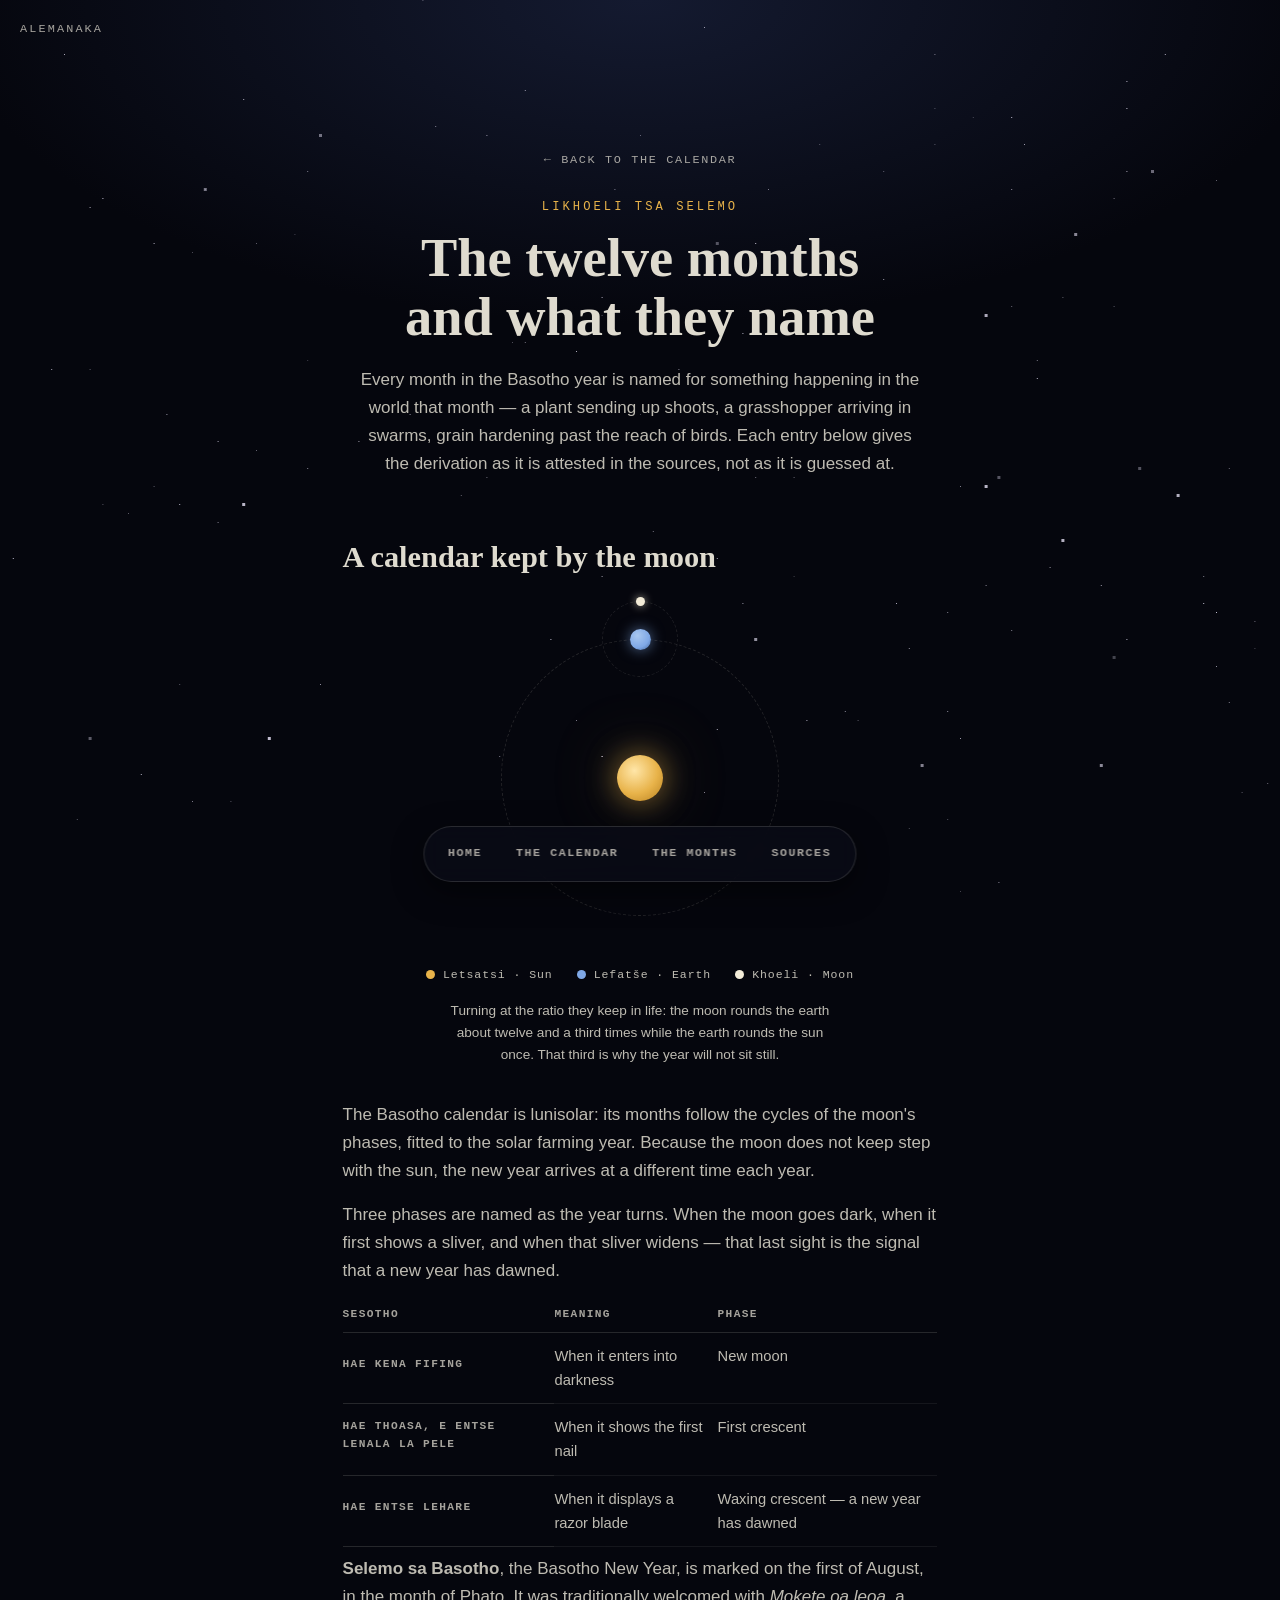
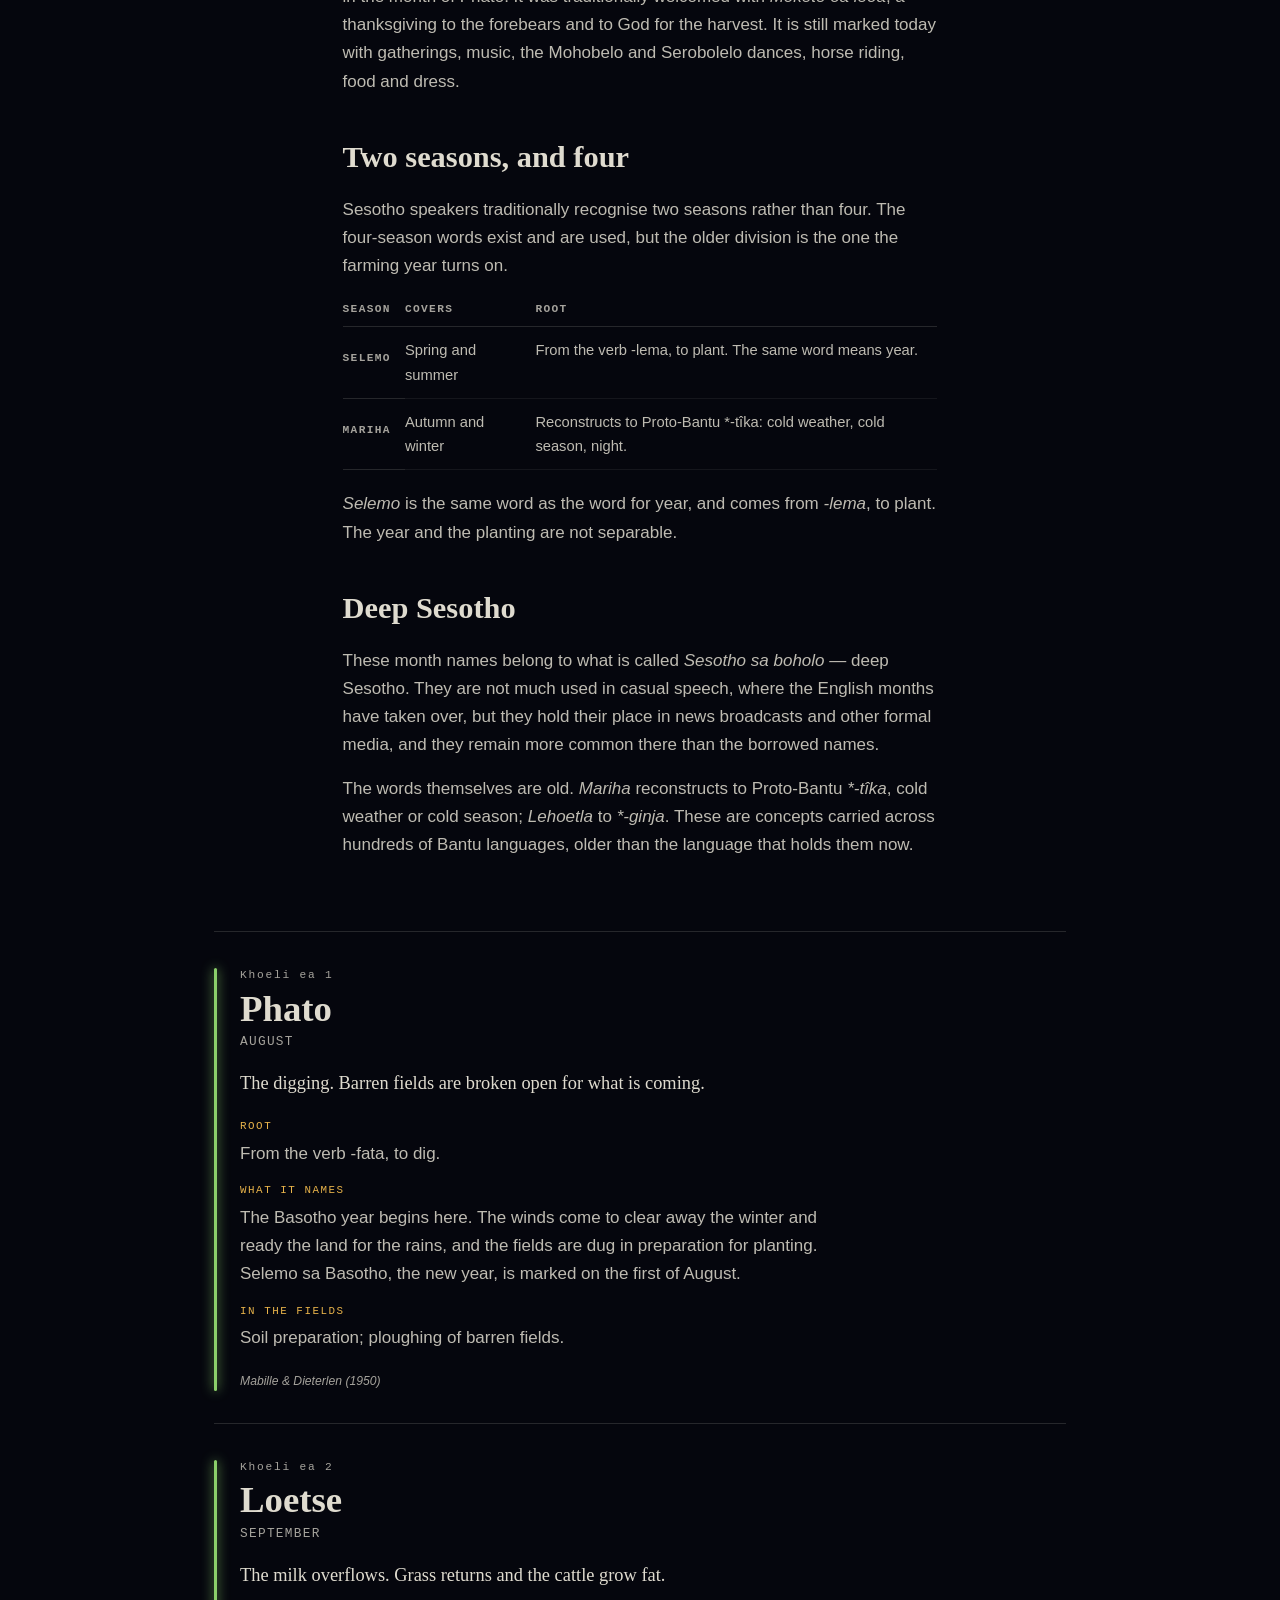
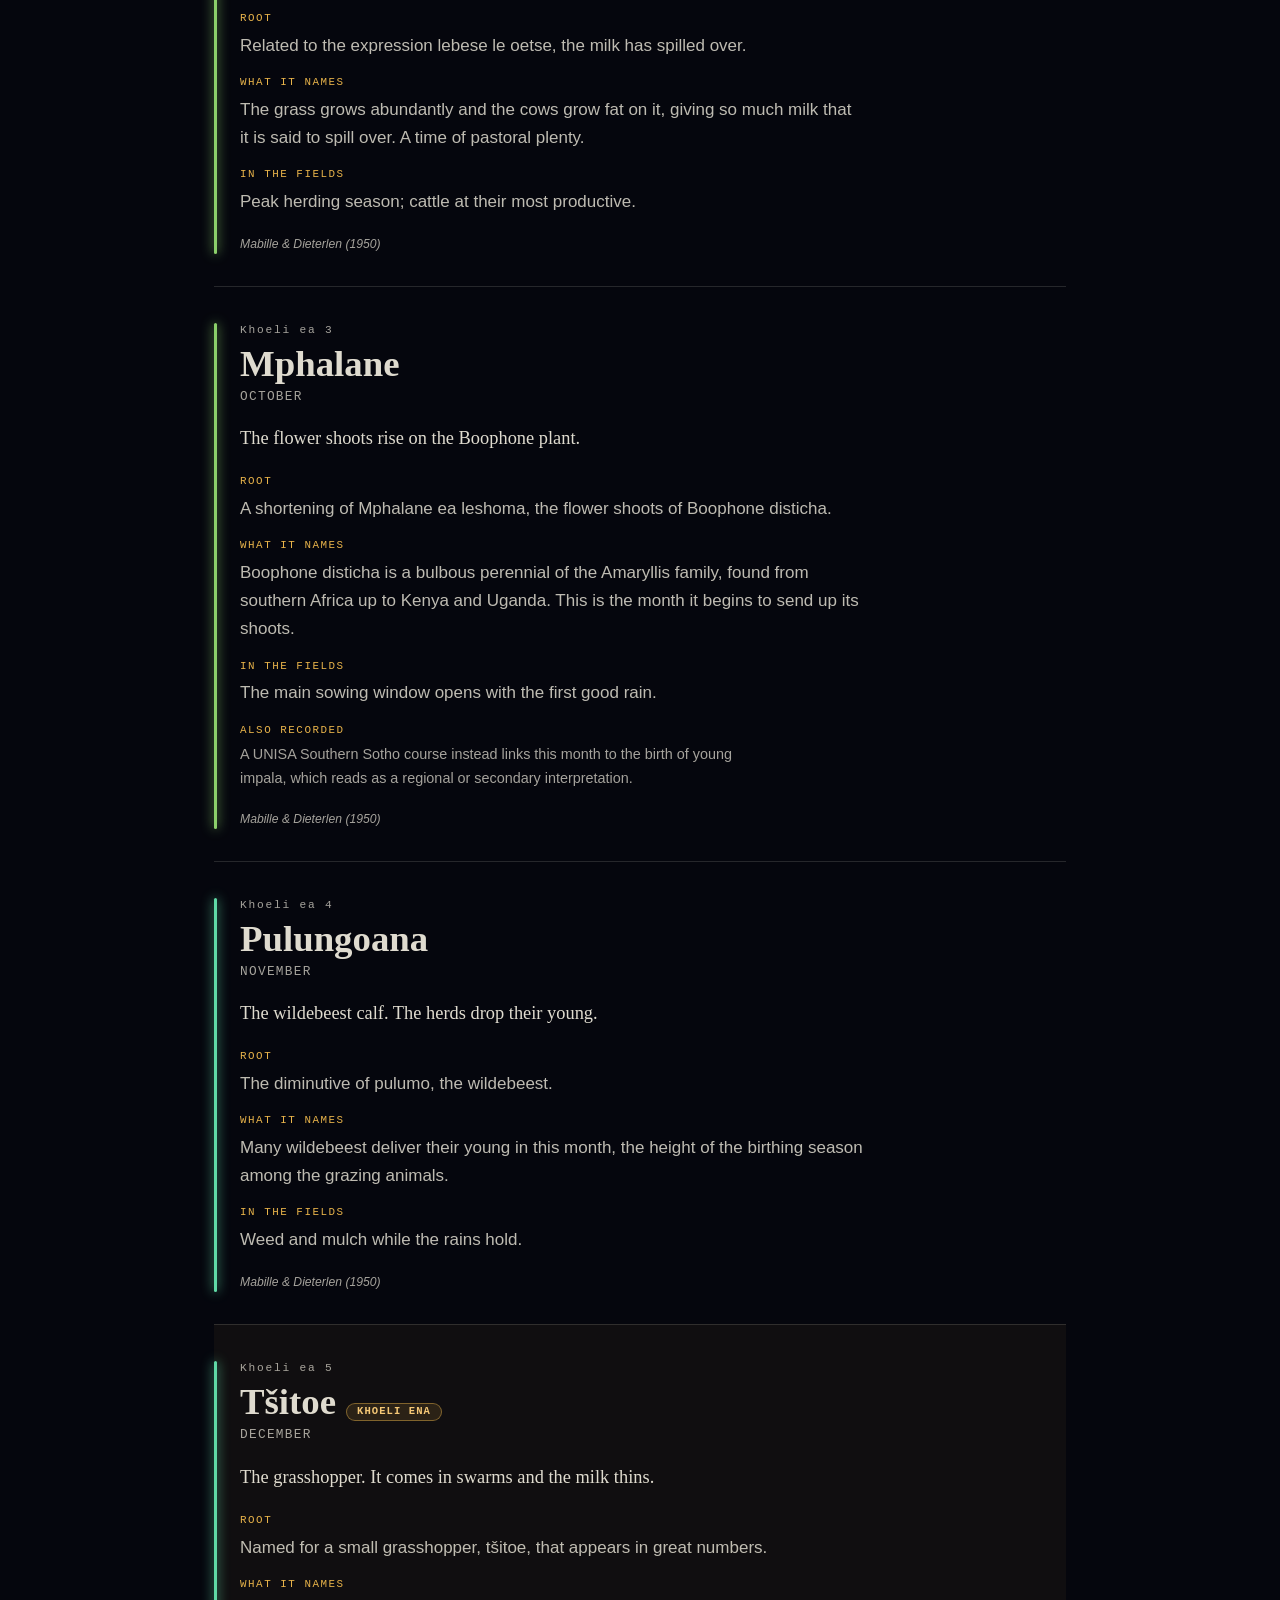
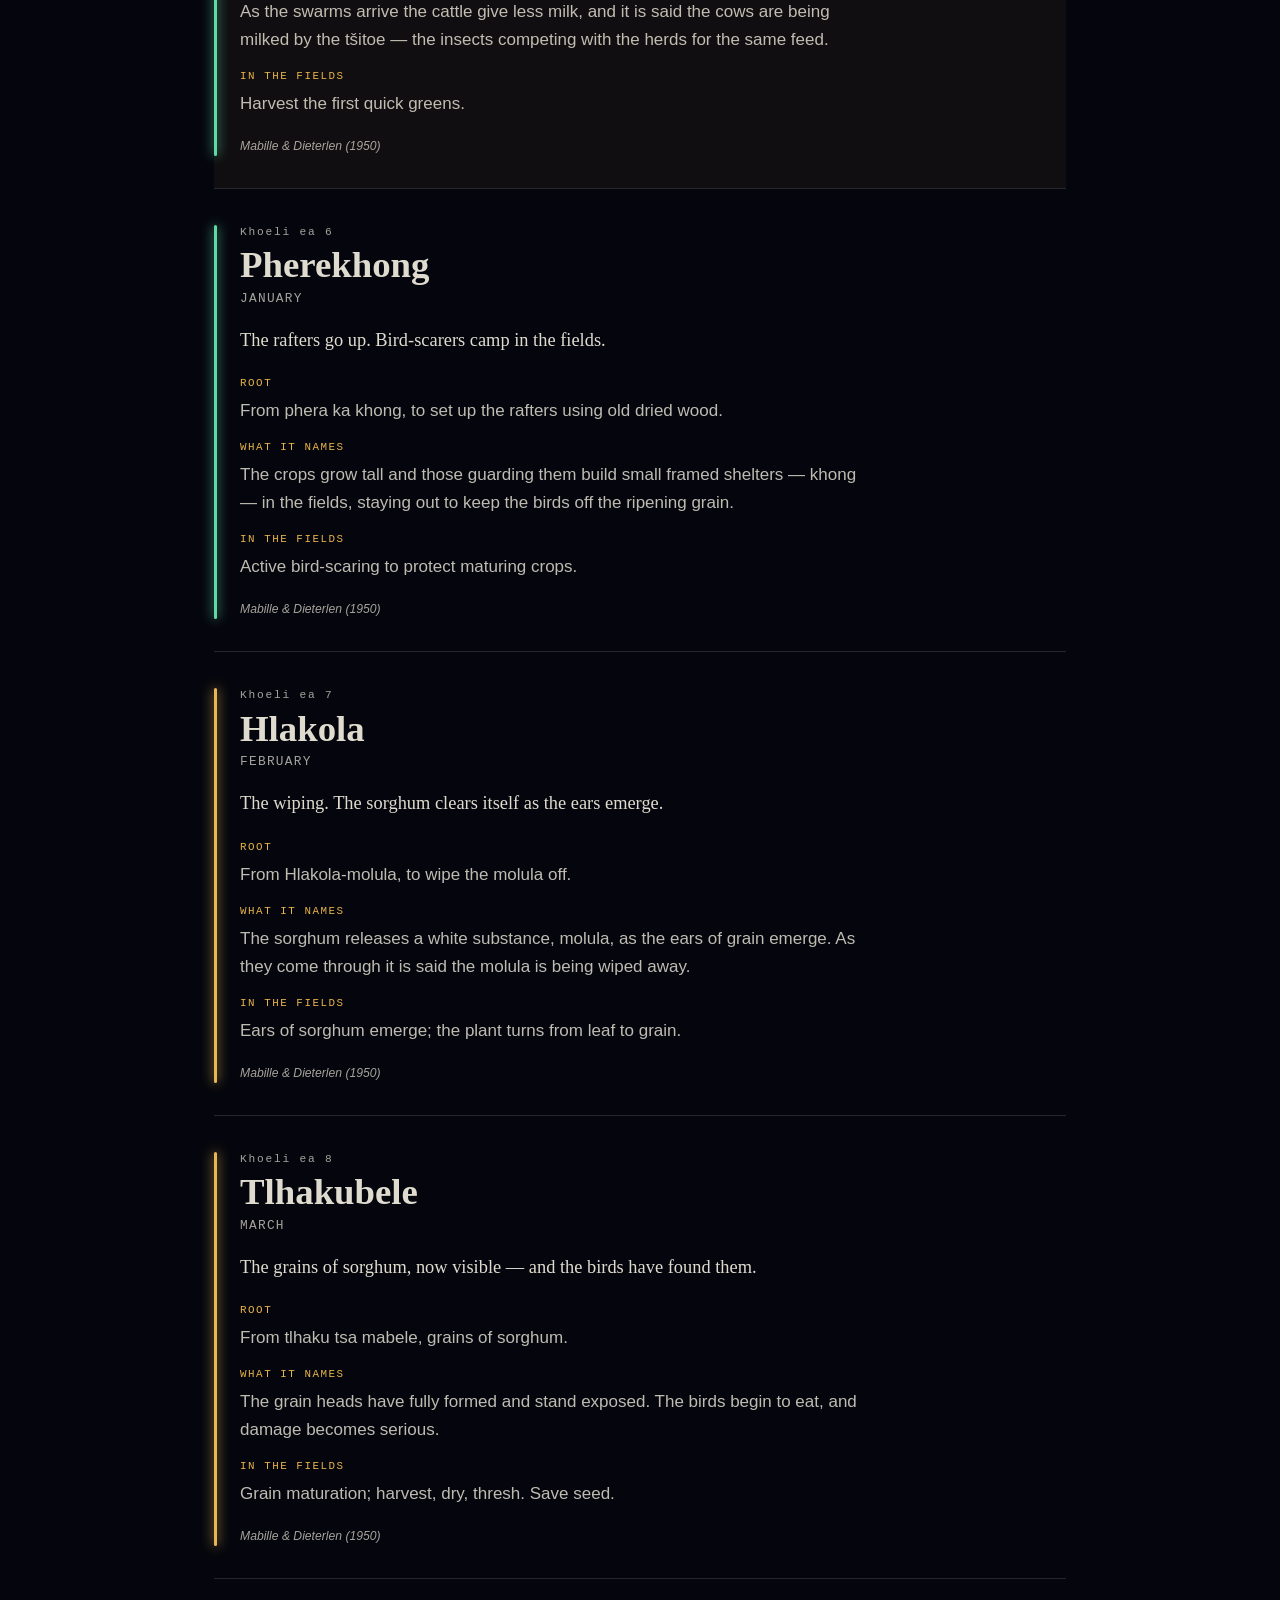
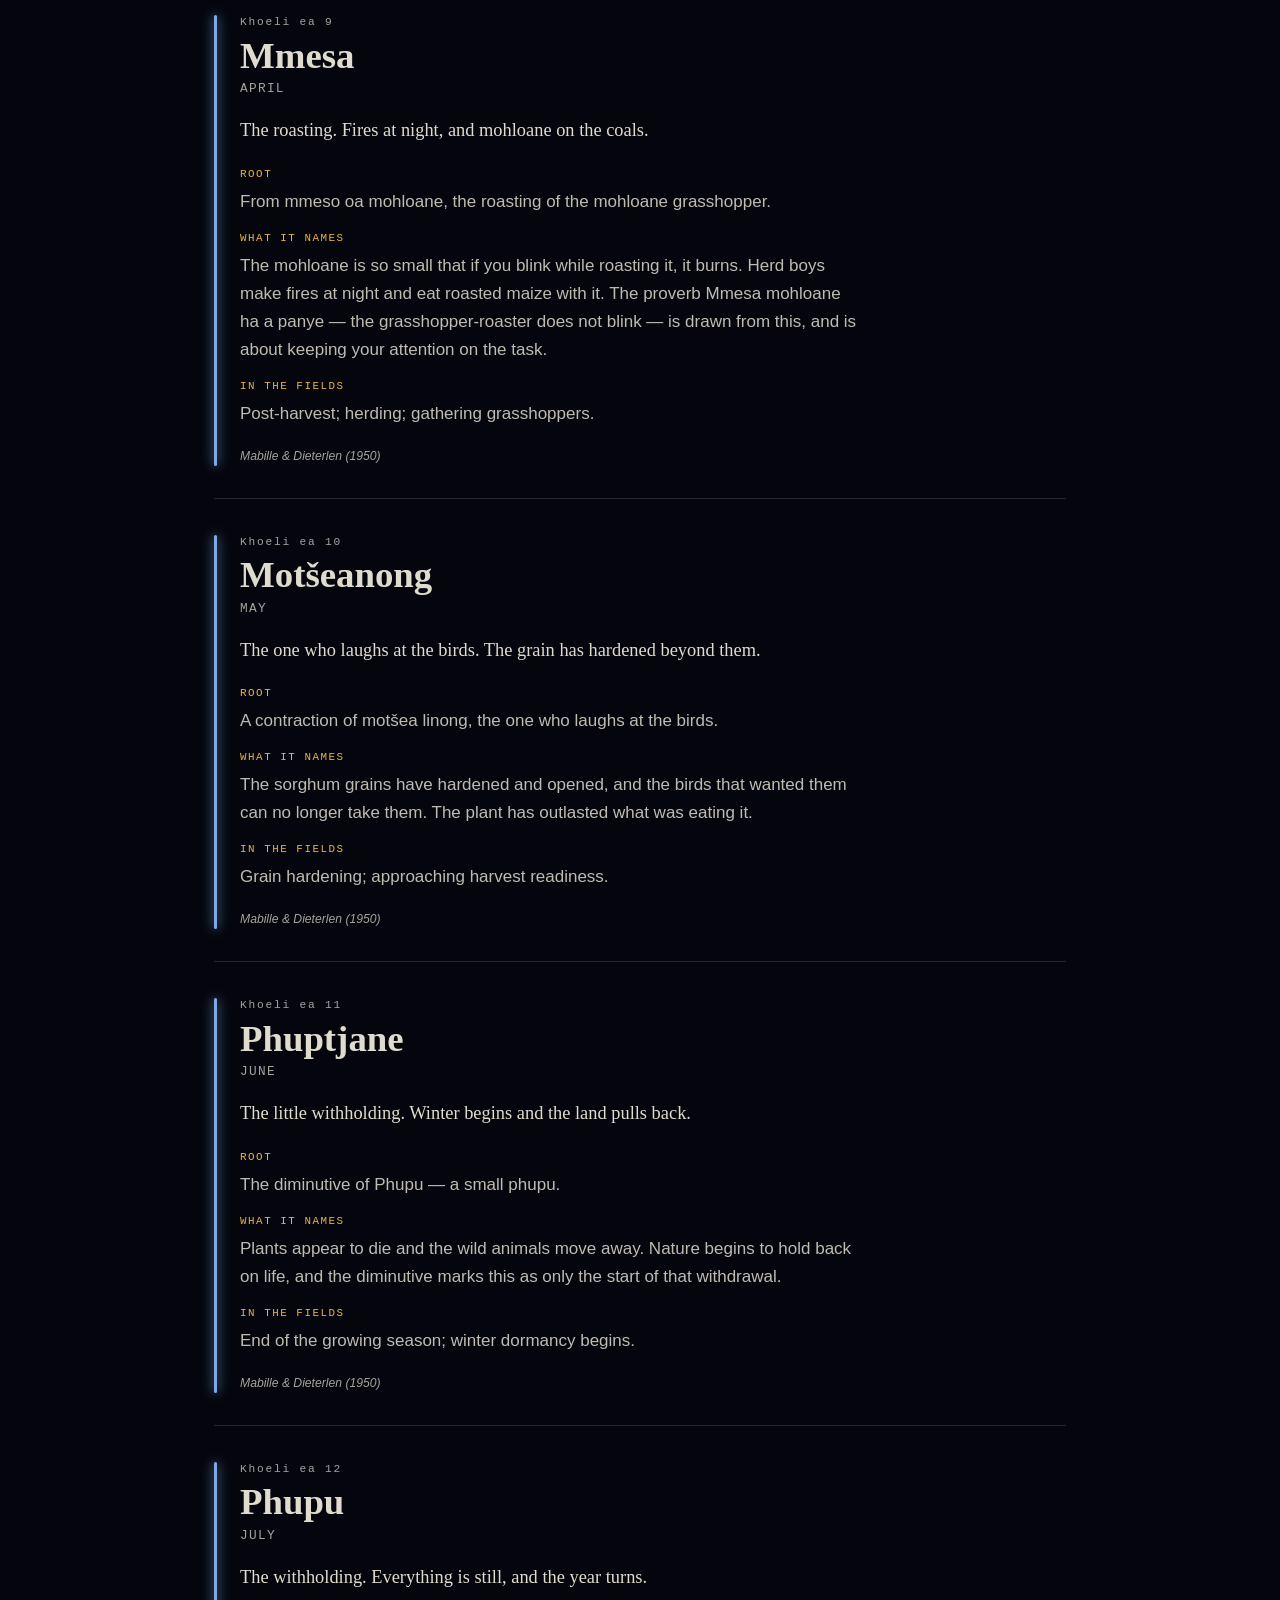
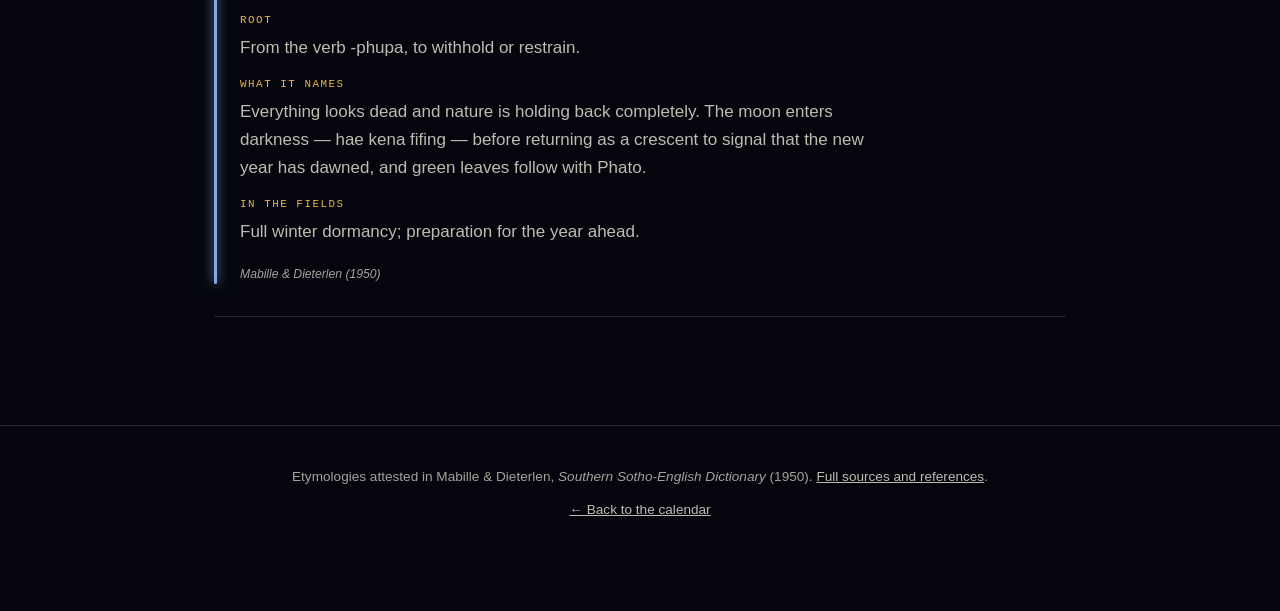
==== commit cf9b7947: "Add the orrery, surface the sources, and correct the signature The calendar section of the months pa" ====
--- a/likhoeli.html
+++ b/likhoeli.html
@@ -43,6 +43,111 @@
 .intro-block p { color: var(--text-soft); margin-bottom: 16px; }
 .intro-block p:last-child { margin-bottom: 0; }
 
+/* ---------- The orrery ----------
+   Sun, earth and moon, turning at the ratio they actually keep: the moon
+   laps the earth 12.37 times in a year. That fraction is the whole reason a
+   lunar year will not sit still against a solar one, so the animation is
+   timed to it rather than to whatever looked pleasant — 37.11s against 3s. */
+.orrery-wrap { margin: 30px 0 34px; }
+.orrery {
+  position: relative;
+  width: min(330px, 76vw);
+  aspect-ratio: 1;
+  margin: 0 auto;
+  animation: orreryFloat 9s ease-in-out infinite;
+}
+@keyframes orreryFloat { 0%, 100% { transform: translateY(0); } 50% { transform: translateY(-9px); } }
+@keyframes orbit { from { transform: rotate(0deg); } to { transform: rotate(360deg); } }
+
+.orrery .path {
+  position: absolute;
+  border-radius: 50%;
+  border: 1px dashed rgba(242, 238, 224, 0.13);
+}
+.orrery .path-earth { inset: 8%; }
+
+.orrery .sun {
+  position: absolute;
+  left: 50%;
+  top: 50%;
+  width: 46px;
+  height: 46px;
+  margin: -23px 0 0 -23px;
+  border-radius: 50%;
+  background: radial-gradient(circle at 38% 34%, #ffe6a8, var(--gold) 55%, #b8801f 100%);
+  box-shadow: 0 0 30px rgba(232, 179, 74, 0.55), 0 0 70px rgba(232, 179, 74, 0.25);
+}
+
+.orrery .earth-orbit {
+  position: absolute;
+  inset: 8%;
+  animation: orbit 37.11s linear infinite;
+}
+.orrery .earth-holder {
+  position: absolute;
+  left: 50%;
+  top: 0;
+  width: 76px;
+  height: 76px;
+  margin: -38px 0 0 -38px;
+}
+.orrery .earth {
+  position: absolute;
+  left: 50%;
+  top: 50%;
+  width: 21px;
+  height: 21px;
+  margin: -10.5px 0 0 -10.5px;
+  border-radius: 50%;
+  background: radial-gradient(circle at 36% 32%, #a9c8f0, var(--mariha) 60%, #3d5f93 100%);
+  box-shadow: 0 0 14px rgba(127, 168, 230, 0.6);
+}
+.orrery .moon-path {
+  position: absolute;
+  inset: 0;
+  border-radius: 50%;
+  border: 1px dashed rgba(242, 238, 224, 0.11);
+}
+.orrery .moon-orbit {
+  position: absolute;
+  inset: 0;
+  animation: orbit 3s linear infinite;
+}
+.orrery .moon {
+  position: absolute;
+  left: 50%;
+  top: 0;
+  width: 9px;
+  height: 9px;
+  margin: -4.5px 0 0 -4.5px;
+  border-radius: 50%;
+  background: #f3ecd8;
+  box-shadow: 0 0 8px rgba(243, 236, 216, 0.7);
+}
+
+.orrery-key {
+  display: flex;
+  flex-wrap: wrap;
+  gap: 10px 24px;
+  justify-content: center;
+  margin-top: 22px;
+  font-family: var(--mono);
+  font-size: 0.72rem;
+  letter-spacing: 0.08em;
+  color: var(--text-mute);
+}
+.orrery-key span { display: inline-flex; align-items: center; gap: 8px; }
+.orrery-key i { width: 9px; height: 9px; border-radius: 50%; display: inline-block; }
+.orrery-caption {
+  text-align: center;
+  margin-top: 14px;
+  font-size: 0.85rem;
+  color: var(--text-mute);
+  max-width: 52ch;
+  margin-left: auto;
+  margin-right: auto;
+}
+
 .term-table {
   width: 100%;
   border-collapse: collapse;
@@ -188,6 +293,33 @@
 
 <section id="taba" class="intro-block">
   <h2>A calendar kept by the moon</h2>
+
+  <div class="orrery-wrap">
+    <div class="orrery" role="img"
+         aria-label="The sun at the centre, the earth circling it, and the moon circling the earth — turning at the ratio they keep in life, roughly twelve and a third moons to one year.">
+      <div class="path path-earth" aria-hidden="true"></div>
+      <div class="sun" aria-hidden="true"></div>
+      <div class="earth-orbit" aria-hidden="true">
+        <div class="earth-holder">
+          <div class="moon-path"></div>
+          <div class="earth"></div>
+          <div class="moon-orbit"><div class="moon"></div></div>
+        </div>
+      </div>
+    </div>
+
+    <p class="orrery-key" aria-hidden="true">
+      <span><i style="background:var(--gold)"></i>Letsatsi · Sun</span>
+      <span><i style="background:var(--mariha)"></i>Lefatše · Earth</span>
+      <span><i style="background:#f3ecd8"></i>Khoeli · Moon</span>
+    </p>
+    <p class="orrery-caption">
+      Turning at the ratio they keep in life: the moon rounds the earth about
+      twelve and a third times while the earth rounds the sun once. That third
+      is why the year will not sit still.
+    </p>
+  </div>
+
   <p>
     The Basotho calendar is lunisolar: its months follow the cycles of the
     moon's phases, fitted to the solar farming year. Because the moon does not
